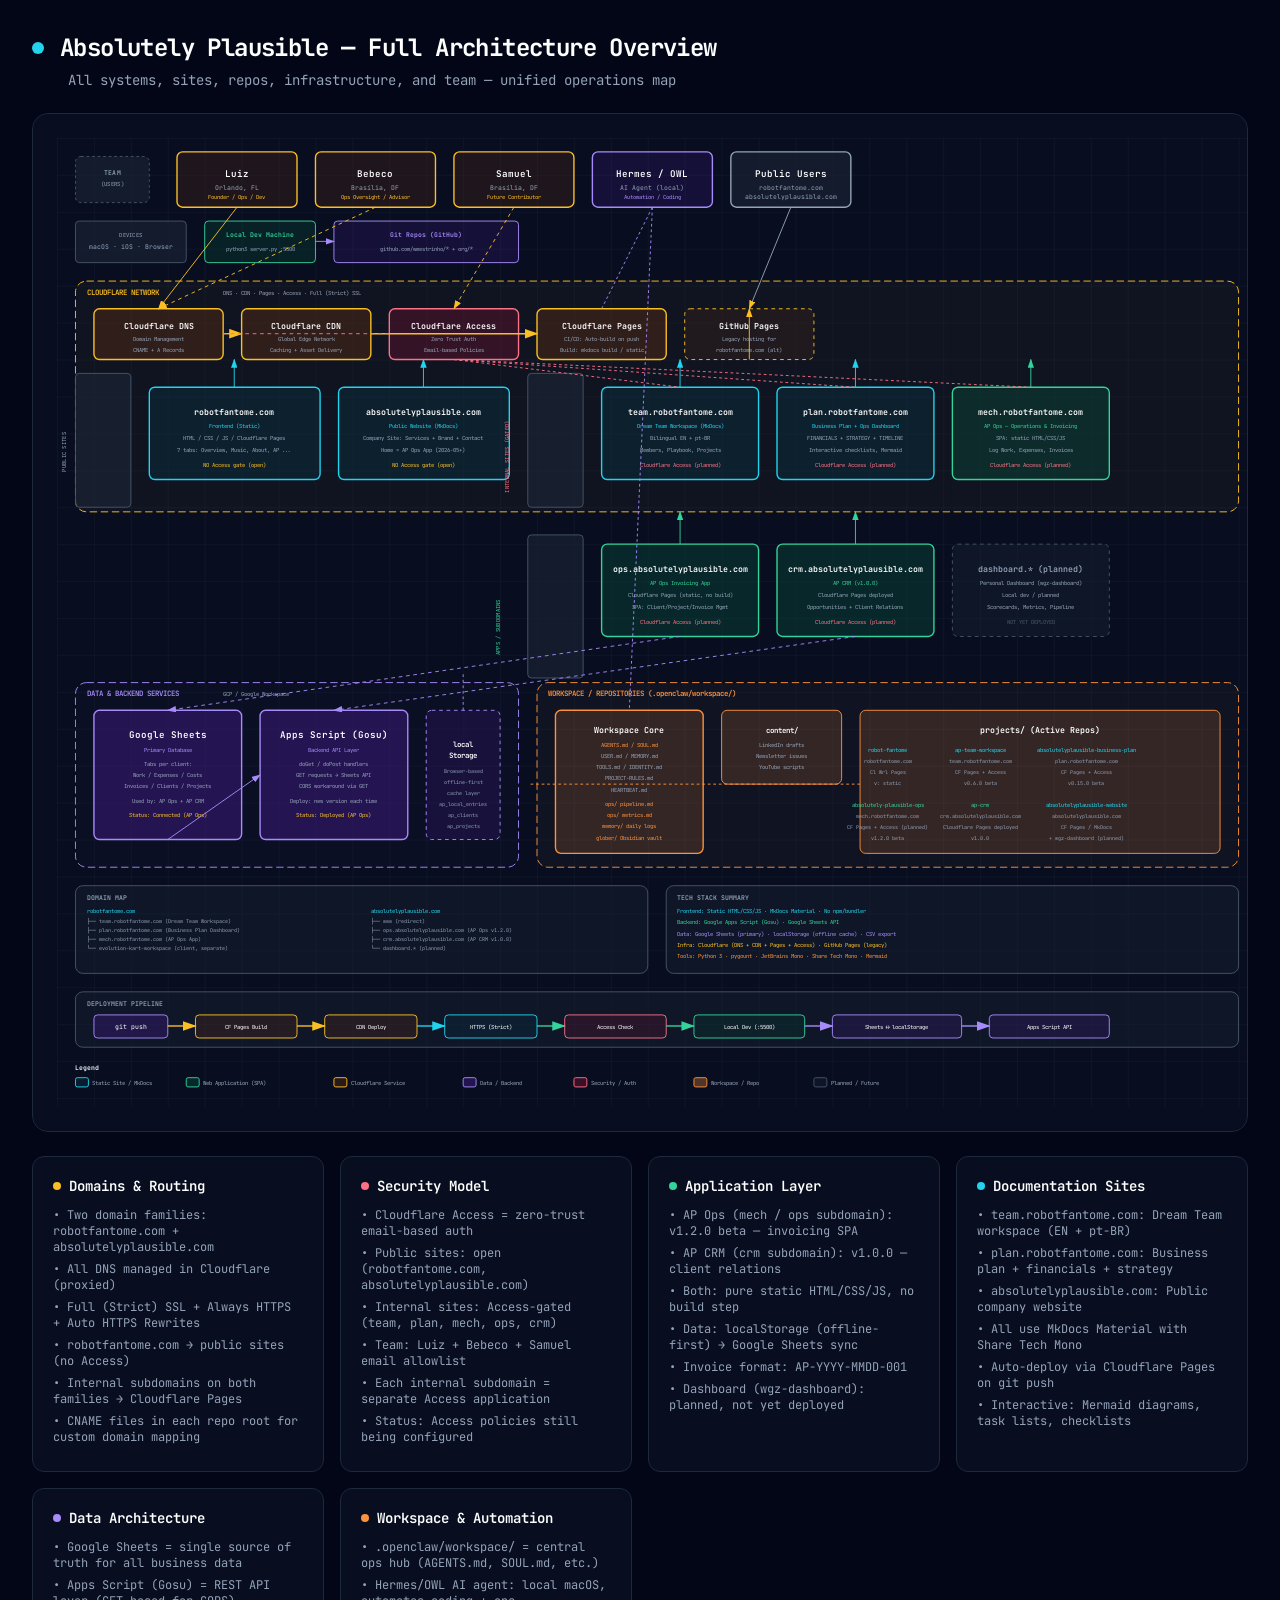
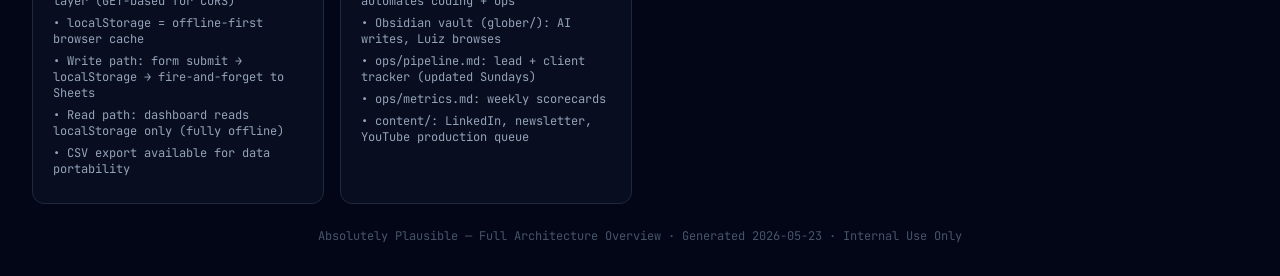
==== architecture-overview.html @ 3bcc52f7 "feat: add architecture overview diagram" ====
<!DOCTYPE html>
<html lang="en">
<head>
  <meta charset="UTF-8">
  <meta name="viewport" content="width=device-width, initial-scale=1.0">
  <title>Absolutely Plausible — Full Architecture Overview</title>
  <link href="https://fonts.googleapis.com/css2?family=JetBrains+Mono:wght@400;500;600;700&display=swap" rel="stylesheet">
  <style>
    * { margin: 0; padding: 0; box-sizing: border-box; }
    body {
      font-family: 'JetBrains Mono', monospace;
      background: #020617;
      min-height: 100vh;
      padding: 2rem;
      color: white;
    }
    .container { max-width: 1400px; margin: 0 auto; }
    .header { margin-bottom: 1.5rem; }
    .header-row { display: flex; align-items: center; gap: 1rem; margin-bottom: 0.5rem; }
    .pulse-dot {
      width: 12px; height: 12px; background: #22d3ee; border-radius: 50%;
      animation: pulse 2s infinite;
    }
    @keyframes pulse {
      0%, 100% { opacity: 1; }
      50% { opacity: 0.5; }
    }
    h1 { font-size: 1.5rem; font-weight: 700; letter-spacing: -0.025em; }
    .subtitle { color: #94a3b8; font-size: 0.875rem; margin-left: 2.25rem; }
    .diagram-container {
      background: rgba(15, 23, 42, 0.5);
      border-radius: 1rem; border: 1px solid #1e293b;
      padding: 1.5rem; overflow-x: auto;
    }
    svg { width: 100%; min-width: 1200px; display: block; }
    .cards {
      display: grid; grid-template-columns: repeat(auto-fit, minmax(260px, 1fr));
      gap: 1rem; margin-top: 1.5rem;
    }
    .card {
      background: rgba(15, 23, 42, 0.5);
      border-radius: 0.75rem; border: 1px solid #1e293b; padding: 1.25rem;
    }
    .card-header { display: flex; align-items: center; gap: 0.5rem; margin-bottom: 0.75rem; }
    .card-dot { width: 8px; height: 8px; border-radius: 50%; }
    .card-dot.cyan { background: #22d3ee; }
    .card-dot.emerald { background: #34d399; }
    .card-dot.violet { background: #a78bfa; }
    .card-dot.amber { background: #fbbf24; }
    .card-dot.rose { background: #fb7185; }
    .card-dot.orange { background: #fb923c; }
    .card h3 { font-size: 0.875rem; font-weight: 600; }
    .card ul { list-style: none; color: #94a3b8; font-size: 0.75rem; }
    .card li { margin-bottom: 0.375rem; }
    .footer { text-align: center; margin-top: 1.5rem; color: #475569; font-size: 0.75rem; }
    .section-label {
      font-size: 0.7rem; font-weight: 600; letter-spacing: 0.05em;
    }
  </style>
</head>
<body>
  <div class="container">
    <!-- Header -->
    <div class="header">
      <div class="header-row">
        <div class="pulse-dot"></div>
        <h1>Absolutely Plausible — Full Architecture Overview</h1>
      </div>
      <p class="subtitle">All systems, sites, repos, infrastructure, and team — unified operations map</p>
    </div>

    <!-- Main Diagram -->
    <div class="diagram-container">
      <svg viewBox="0 0 1300 1050">
        <!-- ========== DEFS ========== -->
        <defs>
          <marker id="arrowhead" markerWidth="10" markerHeight="7" refX="9" refY="3.5" orient="auto">
            <polygon points="0 0, 10 3.5, 0 7" fill="#64748b" />
          </marker>
          <marker id="arrow-cyan" markerWidth="10" markerHeight="7" refX="9" refY="3.5" orient="auto">
            <polygon points="0 0, 10 3.5, 0 7" fill="#22d3ee" />
          </marker>
          <marker id="arrow-emerald" markerWidth="10" markerHeight="7" refX="9" refY="3.5" orient="auto">
            <polygon points="0 0, 10 3.5, 0 7" fill="#34d399" />
          </marker>
          <marker id="arrow-violet" markerWidth="10" markerHeight="7" refX="9" refY="3.5" orient="auto">
            <polygon points="0 0, 10 3.5, 0 7" fill="#a78bfa" />
          </marker>
          <marker id="arrow-amber" markerWidth="10" markerHeight="7" refX="9" refY="3.5" orient="auto">
            <polygon points="0 0, 10 3.5, 0 7" fill="#fbbf24" />
          </marker>
          <marker id="arrow-rose" markerWidth="10" markerHeight="7" refX="9" refY="3.5" orient="auto">
            <polygon points="0 0, 10 3.5, 0 7" fill="#fb7185" />
          </marker>
          <marker id="arrow-orange" markerWidth="10" markerHeight="7" refX="9" refY="3.5" orient="auto">
            <polygon points="0 0, 10 3.5, 0 7" fill="#fb923c" />
          </marker>
          <pattern id="grid" width="40" height="40" patternUnits="userSpaceOnUse">
            <path d="M 40 0 L 0 0 0 40" fill="none" stroke="#1e293b" stroke-width="0.5"/>
          </pattern>
        </defs>

        <!-- Background Grid -->
        <rect width="100%" height="100%" fill="url(#grid)" />

        <!-- ============================================================ -->
        <!-- ROW 0: TEAM / USERS                                          -->
        <!-- ============================================================ -->
        <!-- Team Label -->
        <rect x="20" y="20" width="80" height="50" rx="6" fill="rgba(30,41,59,0.5)" stroke="#475569" stroke-width="1" stroke-dasharray="3,3"/>
        <text x="60" y="40" fill="#94a3b8" font-size="7" font-weight="600" text-anchor="middle" letter-spacing="0.05em">TEAM</text>
        <text x="60" y="52" fill="#94a3b8" font-size="6" text-anchor="middle" letter-spacing="0.05em">(USERS)</text>

        <!-- Luiz (Orlando) -->
        <rect x="130" y="15" width="130" height="60" rx="6" fill="rgba(120,53,15,0.2)" stroke="#fbbf24" stroke-width="1.5"/>
        <text x="195" y="42" fill="white" font-size="10" font-weight="600" text-anchor="middle">Luiz</text>
        <text x="195" y="56" fill="#94a3b8" font-size="7" text-anchor="middle">Orlando, FL</text>
        <text x="195" y="66" fill="#fbbf24" font-size="6" text-anchor="middle">Founder / Ops / Dev</text>

        <!-- Bebeco (Brasilia) -->
        <rect x="280" y="15" width="130" height="60" rx="6" fill="rgba(120,53,15,0.2)" stroke="#fbbf24" stroke-width="1.5"/>
        <text x="345" y="42" fill="white" font-size="10" font-weight="600" text-anchor="middle">Bebeco</text>
        <text x="345" y="56" fill="#94a3b8" font-size="7" text-anchor="middle">Brasília, DF</text>
        <text x="345" y="66" fill="#fbbf24" font-size="6" text-anchor="middle">Ops Oversight / Advisor</text>

        <!-- Samuel (Brasilia) -->
        <rect x="430" y="15" width="130" height="60" rx="6" fill="rgba(120,53,15,0.2)" stroke="#fbbf24" stroke-width="1.5"/>
        <text x="495" y="42" fill="white" font-size="10" font-weight="600" text-anchor="middle">Samuel</text>
        <text x="495" y="56" fill="#94a3b8" font-size="7" text-anchor="middle">Brasília, DF</text>
        <text x="495" y="66" fill="#fbbf24" font-size="6" text-anchor="middle">Future Contributor</text>

        <!-- Hermes Agent (AI) -->
        <rect x="580" y="15" width="130" height="60" rx="6" fill="rgba(76,29,149,0.2)" stroke="#a78bfa" stroke-width="1.5"/>
        <text x="645" y="42" fill="white" font-size="10" font-weight="600" text-anchor="middle">Hermes / OWL</text>
        <text x="645" y="56" fill="#94a3b8" font-size="7" text-anchor="middle">AI Agent (local)</text>
        <text x="645" y="66" fill="#a78bfa" font-size="6" text-anchor="middle">Automation / Coding</text>

        <!-- Public Users -->
        <rect x="730" y="15" width="130" height="60" rx="6" fill="rgba(30,41,59,0.5)" stroke="#94a3b8" stroke-width="1.5"/>
        <text x="795" y="42" fill="white" font-size="10" font-weight="600" text-anchor="middle">Public Users</text>
        <text x="795" y="56" fill="#94a3b8" font-size="7" text-anchor="middle">robotfantome.com</text>
        <text x="795" y="66" fill="#94a3b8" font-size="7" text-anchor="middle">absolutelyplausible.com</text>

        <!-- Devices -->
        <rect x="20" y="90" width="120" height="45" rx="4" fill="rgba(30,41,59,0.5)" stroke="#475569" stroke-width="1"/>
        <text x="80" y="107" fill="#94a3b8" font-size="6" letter-spacing="0.05em" text-anchor="middle">DEVICES</text>
        <text x="80" y="120" fill="#94a3b8" font-size="7" text-anchor="middle">macOS · iOS · Browser</text>

        <!-- Local Dev Machine -->
        <rect x="160" y="90" width="120" height="45" rx="4" fill="rgba(6,78,59,0.3)" stroke="#34d399" stroke-width="1"/>
        <text x="220" y="107" fill="#34d399" font-size="7" text-anchor="middle" font-weight="600">Local Dev Machine</text>
        <text x="220" y="122" fill="#94a3b8" font-size="6" text-anchor="middle">python3 server.py :5500</text>

        <!-- Git Repos -->
        <rect x="300" y="90" width="200" height="45" rx="4" fill="rgba(76,29,149,0.2)" stroke="#a78bfa" stroke-width="1"/>
        <text x="400" y="107" fill="#a78bfa" font-size="7" text-anchor="middle" font-weight="600">Git Repos (GitHub)</text>
        <text x="400" y="122" fill="#94a3b8" font-size="6" text-anchor="middle">github.com/wmestrinho/* + org/*</text>

        <!-- ============================================================ -->
        <!-- CLOUDFLARE NETWORK REGION                                    -->
        <!-- ============================================================ -->
        <rect x="20" y="155" width="1260" height="250" rx="12" fill="rgba(251,191,36,0.03)" stroke="#fbbf24" stroke-width="1" stroke-dasharray="8,4"/>
        <text x="32" y="170" fill="#fbbf24" font-size="8" font-weight="600">CLOUDFLARE NETWORK</text>
        <text x="180" y="170" fill="#94a3b8" font-size="6">DNS · CDN · Pages · Access · Full (Strict) SSL</text>

        <!-- Cloudflare DNS -->
        <rect x="40" y="185" width="140" height="55" rx="6" fill="rgba(120,53,15,0.3)" stroke="#fbbf24" stroke-width="1.5"/>
        <text x="110" y="207" fill="white" font-size="9" font-weight="600" text-anchor="middle">Cloudflare DNS</text>
        <text x="110" y="220" fill="#94a3b8" font-size="6" text-anchor="middle">Domain Management</text>
        <text x="110" y="232" fill="#94a3b8" font-size="6" text-anchor="middle">CNAME + A Records</text>

        <!-- Cloudflare CDN -->
        <rect x="200" y="185" width="140" height="55" rx="6" fill="rgba(120,53,15,0.3)" stroke="#fbbf24" stroke-width="1.5"/>
        <text x="270" y="207" fill="white" font-size="9" font-weight="600" text-anchor="middle">Cloudflare CDN</text>
        <text x="270" y="220" fill="#94a3b8" font-size="6" text-anchor="middle">Global Edge Network</text>
        <text x="270" y="232" fill="#94a3b8" font-size="6" text-anchor="middle">Caching + Asset Delivery</text>

        <!-- Cloudflare Access -->
        <rect x="360" y="185" width="140" height="55" rx="6" fill="rgba(136,19,55,0.3)" stroke="#fb7185" stroke-width="1.5"/>
        <text x="430" y="207" fill="white" font-size="9" font-weight="600" text-anchor="middle">Cloudflare Access</text>
        <text x="430" y="220" fill="#94a3b8" font-size="6" text-anchor="middle">Zero Trust Auth</text>
        <text x="430" y="232" fill="#94a3b8" font-size="6" text-anchor="middle">Email-based Policies</text>

        <!-- Cloudflare Pages -->
        <rect x="520" y="185" width="140" height="55" rx="6" fill="rgba(120,53,15,0.3)" stroke="#fbbf24" stroke-width="1.5"/>
        <text x="590" y="207" fill="white" font-size="9" font-weight="600" text-anchor="middle">Cloudflare Pages</text>
        <text x="590" y="220" fill="#94a3b8" font-size="6" text-anchor="middle">CI/CD: Auto-build on push</text>
        <text x="590" y="232" fill="#94a3b8" font-size="6" text-anchor="middle">Build: mkdocs build / static</text>

        <!-- GitHub Pages -->
        <rect x="680" y="185" width="140" height="55" rx="6" fill="rgba(120,53,15,0.15)" stroke="#fbbf24" stroke-width="1" stroke-dasharray="4,4"/>
        <text x="750" y="207" fill="white" font-size="9" font-weight="600" text-anchor="middle">GitHub Pages</text>
        <text x="750" y="220" fill="#94a3b8" font-size="6" text-anchor="middle">Legacy hosting for</text>
        <text x="750" y="232" fill="#94a3b8" font-size="6" text-anchor="middle">robotfantome.com (alt)</text>

        <!-- ============================================================ -->
        <!-- PUBLIC SITES ROW                                             -->
        <!-- ============================================================ -->
        <rect x="20" y="255" width="60" height="145" rx="4" fill="rgba(30,41,59,0.5)" stroke="#475569" stroke-width="1"/>
        <text x="50" y="300" fill="#94a3b8" font-size="6" letter-spacing="0.05em" text-anchor="middle" transform="rotate(-90, 50, 340)">PUBLIC SITES</text>

        <!-- robotfantome.com -->
        <rect x="100" y="270" width="185" height="100" rx="6" fill="rgba(8,51,68,0.4)" stroke="#22d3ee" stroke-width="1.5"/>
        <text x="192" y="300" fill="white" font-size="9" font-weight="600" text-anchor="middle">robotfantome.com</text>
        <text x="192" y="314" fill="#22d3ee" font-size="6" text-anchor="middle">Frontend (Static)</text>
        <text x="192" y="327" fill="#94a3b8" font-size="6" text-anchor="middle">HTML / CSS / JS / Cloudflare Pages</text>
        <text x="192" y="340" fill="#94a3b8" font-size="6" text-anchor="middle">7 tabs: Overview, Music, About, AP ...</text>
        <text x="192" y="356" fill="#fbbf24" font-size="6" text-anchor="middle">NO Access gate (open)</text>

        <!-- absolutelyplausible.com -->
        <rect x="305" y="270" width="185" height="100" rx="6" fill="rgba(8,51,68,0.4)" stroke="#22d3ee" stroke-width="1.5"/>
        <text x="397" y="300" fill="white" font-size="9" font-weight="600" text-anchor="middle">absolutelyplausible.com</text>
        <text x="397" y="314" fill="#22d3ee" font-size="6" text-anchor="middle">Public Website (MkDocs)</text>
        <text x="397" y="327" fill="#94a3b8" font-size="6" text-anchor="middle">Company Site: Services + Brand + Contact</text>
        <text x="397" y="340" fill="#94a3b8" font-size="6" text-anchor="middle">Home = AP Ops App (2026-05+)</text>
        <text x="397" y="356" fill="#fbbf24" font-size="6" text-anchor="middle">NO Access gate (open)</text>

        <!-- ============================================================ -->
        <!-- INTERNAL SITES ROW                                           -->
        <!-- ============================================================ -->
        <rect x="510" y="255" width="60" height="145" rx="4" fill="rgba(30,41,59,0.5)" stroke="#475569" stroke-width="1"/>
        <text x="540" y="295" fill="#fb7185" font-size="6" letter-spacing="0.05em" text-anchor="middle" transform="rotate(-90, 540, 345)">INTERNAL SITES (GATED)</text>

        <!-- team.robotfantome.com -->
        <rect x="590" y="270" width="170" height="100" rx="6" fill="rgba(8,51,68,0.4)" stroke="#22d3ee" stroke-width="1.5"/>
        <text x="675" y="300" fill="white" font-size="9" font-weight="600" text-anchor="middle">team.robotfantome.com</text>
        <text x="675" y="314" fill="#22d3ee" font-size="6" text-anchor="middle">Dream Team Workspace (MkDocs)</text>
        <text x="675" y="327" fill="#94a3b8" font-size="6" text-anchor="middle">Bilingual EN + pt-BR</text>
        <text x="675" y="340" fill="#94a3b8" font-size="6" text-anchor="middle">Members, Playbook, Projects</text>
        <text x="675" y="356" fill="#fb7185" font-size="6" text-anchor="middle">Cloudflare Access (planned)</text>

        <!-- plan.robotfantome.com -->
        <rect x="780" y="270" width="170" height="100" rx="6" fill="rgba(8,51,68,0.4)" stroke="#22d3ee" stroke-width="1.5"/>
        <text x="865" y="300" fill="white" font-size="9" font-weight="600" text-anchor="middle">plan.robotfantome.com</text>
        <text x="865" y="314" fill="#22d3ee" font-size="6" text-anchor="middle">Business Plan + Ops Dashboard</text>
        <text x="865" y="327" fill="#94a3b8" font-size="6" text-anchor="middle">FINANCIALS + STRATEGY + TIMELINE</text>
        <text x="865" y="340" fill="#94a3b8" font-size="6" text-anchor="middle">Interactive checklists, Mermaid</text>
        <text x="865" y="356" fill="#fb7185" font-size="6" text-anchor="middle">Cloudflare Access (planned)</text>

        <!-- mech.robotfantome.com -->
        <rect x="970" y="270" width="170" height="100" rx="6" fill="rgba(6,78,59,0.4)" stroke="#34d399" stroke-width="1.5"/>
        <text x="1055" y="300" fill="white" font-size="9" font-weight="600" text-anchor="middle">mech.robotfantome.com</text>
        <text x="1055" y="314" fill="#34d399" font-size="6" text-anchor="middle">AP Ops — Operations & Invoicing</text>
        <text x="1055" y="327" fill="#94a3b8" font-size="6" text-anchor="middle">SPA: static HTML/CSS/JS</text>
        <text x="1055" y="340" fill="#94a3b8" font-size="6" text-anchor="middle">Log Work, Expenses, Invoices</text>
        <text x="1055" y="356" fill="#fb7185" font-size="6" text-anchor="middle">Cloudflare Access (planned)</text>

        <!-- ============================================================ -->
        <!-- APPS ROW                                                     -->
        <!-- ============================================================ -->
        <rect x="510" y="430" width="60" height="155" rx="4" fill="rgba(30,41,59,0.5)" stroke="#475569" stroke-width="1"/>
        <text x="540" y="470" fill="#34d399" font-size="6" letter-spacing="0.05em" text-anchor="middle" transform="rotate(-90, 540, 530)">APPS / SUBDOMAINS</text>

        <!-- ops.absolutelyplausible.com -->
        <rect x="590" y="440" width="170" height="100" rx="6" fill="rgba(6,78,59,0.4)" stroke="#34d399" stroke-width="1.5"/>
        <text x="675" y="470" fill="white" font-size="9" font-weight="600" text-anchor="middle">ops.absolutelyplausible.com</text>
        <text x="675" y="484" fill="#34d399" font-size="6" text-anchor="middle">AP Ops Invoicing App</text>
        <text x="675" y="497" fill="#94a3b8" font-size="6" text-anchor="middle">Cloudflare Pages (static, no build)</text>
        <text x="675" y="510" fill="#94a3b8" font-size="6" text-anchor="middle">SPA: Client/Project/Invoice Mgmt</text>
        <text x="675" y="526" fill="#fb7185" font-size="6" text-anchor="middle">Cloudflare Access (planned)</text>

        <!-- crm.absolutelyplausible.com -->
        <rect x="780" y="440" width="170" height="100" rx="6" fill="rgba(6,78,59,0.4)" stroke="#34d399" stroke-width="1.5"/>
        <text x="865" y="470" fill="white" font-size="9" font-weight="600" text-anchor="middle">crm.absolutelyplausible.com</text>
        <text x="865" y="484" fill="#34d399" font-size="6" text-anchor="middle">AP CRM (v1.0.0)</text>
        <text x="865" y="497" fill="#94a3b8" font-size="6" text-anchor="middle">Cloudflare Pages deployed</text>
        <text x="865" y="510" fill="#94a3b8" font-size="6" text-anchor="middle">Opportunities + Client Relations</text>
        <text x="865" y="526" fill="#fb7185" font-size="6" text-anchor="middle">Cloudflare Access (planned)</text>

        <!-- wgz-dashboard (planned) -->
        <rect x="970" y="440" width="170" height="100" rx="6" fill="rgba(30,41,59,0.3)" stroke="#475569" stroke-width="1" stroke-dasharray="4,4"/>
        <text x="1055" y="470" fill="#94a3b8" font-size="9" font-weight="600" text-anchor="middle">dashboard.* (planned)</text>
        <text x="1055" y="484" fill="#94a3b8" font-size="6" text-anchor="middle">Personal Dashboard (wgz-dashboard)</text>
        <text x="1055" y="497" fill="#94a3b8" font-size="6" text-anchor="middle">Local dev / planned</text>
        <text x="1055" y="510" fill="#94a3b8" font-size="6" text-anchor="middle">Scorecards, Metrics, Pipeline</text>
        <text x="1055" y="526" fill="#475569" font-size="6" text-anchor="middle">NOT YET DEPLOYED</text>

        <!-- ============================================================ -->
        <!-- DATA / BACKEND REGION                                        -->
        <!-- ============================================================ -->
        <rect x="20" y="590" width="480" height="200" rx="12" fill="rgba(76,29,149,0.03)" stroke="#a78bfa" stroke-width="1" stroke-dasharray="8,4"/>
        <text x="32" y="605" fill="#a78bfa" font-size="8" font-weight="600">DATA & BACKEND SERVICES</text>
        <text x="180" y="605" fill="#94a3b8" font-size="6">GCP / Google Workspace</text>

        <!-- Google Sheets -->
        <rect x="40" y="620" width="160" height="140" rx="6" fill="rgba(76,29,149,0.4)" stroke="#a78bfa" stroke-width="1.5"/>
        <text x="120" y="650" fill="white" font-size="10" font-weight="600" text-anchor="middle">Google Sheets</text>
        <text x="120" y="665" fill="#a78bfa" font-size="6" text-anchor="middle">Primary Database</text>
        <text x="120" y="680" fill="#94a3b8" font-size="6" text-anchor="middle">Tabs per client:</text>
        <text x="120" y="692" fill="#94a3b8" font-size="6" text-anchor="middle">Work / Expenses / Costs</text>
        <text x="120" y="704" fill="#94a3b8" font-size="6" text-anchor="middle">Invoices / Clients / Projects</text>
        <text x="120" y="720" fill="#94a3b8" font-size="6" text-anchor="middle">Used by: AP Ops + AP CRM</text>
        <text x="120" y="736" fill="#fbbf24" font-size="6" text-anchor="middle">Status: Connected (AP Ops)</text>

        <!-- Google Apps Script -->
        <rect x="220" y="620" width="160" height="140" rx="6" fill="rgba(76,29,149,0.4)" stroke="#a78bfa" stroke-width="1.5"/>
        <text x="300" y="650" fill="white" font-size="10" font-weight="600" text-anchor="middle">Apps Script (Gosu)</text>
        <text x="300" y="665" fill="#a78bfa" font-size="6" text-anchor="middle">Backend API Layer</text>
        <text x="300" y="680" fill="#94a3b8" font-size="6" text-anchor="middle">doGet / doPost handlers</text>
        <text x="300" y="692" fill="#94a3b8" font-size="6" text-anchor="middle">GET requests → Sheets API</text>
        <text x="300" y="704" fill="#94a3b8" font-size="6" text-anchor="middle">CORS workaround via GET</text>
        <text x="300" y="720" fill="#94a3b8" font-size="6" text-anchor="middle">Deploy: new version each time</text>
        <text x="300" y="736" fill="#fbbf24" font-size="6" text-anchor="middle">Status: Deployed (AP Ops)</text>

        <!-- localStorage -->
        <rect x="400" y="620" width="80" height="140" rx="6" fill="rgba(76,29,149,0.2)" stroke="#a78bfa" stroke-width="1" stroke-dasharray="4,4"/>
        <text x="440" y="660" fill="white" font-size="8" font-weight="600" text-anchor="middle">local</text>
        <text x="440" y="672" fill="white" font-size="8" font-weight="600" text-anchor="middle">Storage</text>
        <text x="440" y="688" fill="#94a3b8" font-size="5.5" text-anchor="middle">Browser-based</text>
        <text x="440" y="700" fill="#94a3b8" font-size="5.5" text-anchor="middle">offline-first</text>
        <text x="440" y="712" fill="#94a3b8" font-size="5.5" text-anchor="middle">cache layer</text>
        <text x="440" y="724" fill="#94a3b8" font-size="5.5" text-anchor="middle">ap_local_entries</text>
        <text x="440" y="736" fill="#94a3b8" font-size="5.5" text-anchor="middle">ap_clients</text>
        <text x="440" y="748" fill="#94a3b8" font-size="5.5" text-anchor="middle">ap_projects</text>

        <!-- ============================================================ -->
        <!-- WORKSPACE / REPOS REGION                                     -->
        <!-- ============================================================ -->
        <rect x="520" y="590" width="760" height="200" rx="12" fill="rgba(251,146,60,0.03)" stroke="#fb923c" stroke-width="1" stroke-dasharray="8,4"/>
        <text x="532" y="605" fill="#fb923c" font-size="8" font-weight="600">WORKSPACE / REPOSITORIES (.openclaw/workspace/)</text>

        <!-- Workspace Core -->
        <rect x="540" y="620" width="160" height="155" rx="6" fill="rgba(251,146,60,0.15)" stroke="#fb923c" stroke-width="1.5"/>
        <text x="620" y="645" fill="white" font-size="9" font-weight="600" text-anchor="middle">Workspace Core</text>
        <text x="620" y="660" fill="#fb923c" font-size="6" text-anchor="middle">AGENTS.md / SOUL.md</text>
        <text x="620" y="672" fill="#94a3b8" font-size="6" text-anchor="middle">USER.md / MEMORY.md</text>
        <text x="620" y="684" fill="#94a3b8" font-size="6" text-anchor="middle">TOOLS.md / IDENTITY.md</text>
        <text x="620" y="696" fill="#94a3b8" font-size="6" text-anchor="middle">PROJECT-RULES.md</text>
        <text x="620" y="708" fill="#94a3b8" font-size="6" text-anchor="middle">HEARTBEAT.md</text>
        <text x="620" y="724" fill="#fb923c" font-size="6" text-anchor="middle">ops/ pipeline.md</text>
        <text x="620" y="736" fill="#fb923c" font-size="6" text-anchor="middle">ops/ metrics.md</text>
        <text x="620" y="748" fill="#fb923c" font-size="6" text-anchor="middle">memory/ daily logs</text>
        <text x="620" y="760" fill="#fb923c" font-size="6" text-anchor="middle">glober/ Obsidian vault</text>

        <!-- content/ -->
        <rect x="720" y="620" width="130" height="80" rx="6" fill="rgba(251,146,60,0.15)" stroke="#fb923c" stroke-width="1"/>
        <text x="785" y="645" fill="white" font-size="8" font-weight="600" text-anchor="middle">content/</text>
        <text x="785" y="660" fill="#94a3b8" font-size="6" text-anchor="middle">LinkedIn drafts</text>
        <text x="785" y="672" fill="#94a3b8" font-size="6" text-anchor="middle">Newsletter issues</text>
        <text x="785" y="684" fill="#94a3b8" font-size="6" text-anchor="middle">YouTube scripts</text>

        <!-- projects/ -->
        <rect x="870" y="620" width="390" height="155" rx="6" fill="rgba(251,146,60,0.15)" stroke="#fb923c" stroke-width="1"/>
        <text x="1065" y="645" fill="white" font-size="9" font-weight="600" text-anchor="middle">projects/ (Active Repos)</text>
        <text x="900" y="665" fill="#22d3ee" font-size="6" text-anchor="middle">robot-fantome</text>
        <text x="900" y="677" fill="#94a3b8" font-size="5.5" text-anchor="middle">robotfantome.com</text>
        <text x="900" y="689" fill="#94a3b8" font-size="5.5" text-anchor="middle">Cl Wrl Pages</text>
        <text x="900" y="701" fill="#94a3b8" font-size="5.5" text-anchor="middle">v: static</text>

        <text x="1000" y="665" fill="#22d3ee" font-size="6" text-anchor="middle">ap-team-workspace</text>
        <text x="1000" y="677" fill="#94a3b8" font-size="5.5" text-anchor="middle">team.robotfantome.com</text>
        <text x="1000" y="689" fill="#94a3b8" font-size="5.5" text-anchor="middle">CF Pages + Access</text>
        <text x="1000" y="701" fill="#94a3b8" font-size="5.5" text-anchor="middle">v0.6.0 beta</text>

        <text x="1115" y="665" fill="#22d3ee" font-size="6" text-anchor="middle">absolutelyplausible-business-plan</text>
        <text x="1115" y="677" fill="#94a3b8" font-size="5.5" text-anchor="middle">plan.robotfantome.com</text>
        <text x="1115" y="689" fill="#94a3b8" font-size="5.5" text-anchor="middle">CF Pages + Access</text>
        <text x="1115" y="701" fill="#94a3b8" font-size="5.5" text-anchor="middle">v0.15.0 beta</text>

        <text x="900" y="725" fill="#34d399" font-size="6" text-anchor="middle">absolutely-plausible-ops</text>
        <text x="900" y="737" fill="#94a3b8" font-size="5.5" text-anchor="middle">mech.robotfantome.com</text>
        <text x="900" y="749" fill="#94a3b8" font-size="5.5" text-anchor="middle">CF Pages + Access (planned)</text>
        <text x="900" y="761" fill="#94a3b8" font-size="5.5" text-anchor="middle">v1.2.0 beta</text>

        <text x="1000" y="725" fill="#34d399" font-size="6" text-anchor="middle">ap-crm</text>
        <text x="1000" y="737" fill="#94a3b8" font-size="5.5" text-anchor="middle">crm.absolutelyplausible.com</text>
        <text x="1000" y="749" fill="#94a3b8" font-size="5.5" text-anchor="middle">Cloudflare Pages deployed</text>
        <text x="1000" y="761" fill="#94a3b8" font-size="5.5" text-anchor="middle">v1.0.0</text>

        <text x="1115" y="725" fill="#22d3ee" font-size="6" text-anchor="middle">absolutelyplausible-website</text>
        <text x="1115" y="737" fill="#94a3b8" font-size="5.5" text-anchor="middle">absolutelyplausible.com</text>
        <text x="1115" y="749" fill="#94a3b8" font-size="5.5" text-anchor="middle">CF Pages / MkDocs</text>
        <text x="1115" y="761" fill="#94a3b8" font-size="5.5" text-anchor="middle">+ wgz-dashboard (planned)</text>

        <!-- ============================================================ -->
        <!-- DOMAIN MAPS                                                  -->
        <!-- ============================================================ -->
        <rect x="20" y="810" width="620" height="95" rx="8" fill="rgba(30,41,59,0.3)" stroke="#475569" stroke-width="1"/>
        <text x="32" y="825" fill="#94a3b8" font-size="7" font-weight="600">DOMAIN MAP</text>
        <text x="32" y="840" fill="#22d3ee" font-size="6">robotfantome.com</text>
        <text x="32" y="850" fill="#94a3b8" font-size="5.5">├── team.robotfantome.com (Dream Team Workspace)</text>
        <text x="32" y="860" fill="#94a3b8" font-size="5.5">├── plan.robotfantome.com (Business Plan Dashboard)</text>
        <text x="32" y="870" fill="#94a3b8" font-size="5.5">├── mech.robotfantome.com (AP Ops App)</text>
        <text x="32" y="880" fill="#94a3b8" font-size="5.5">└── evolution-kart-workspace (client, separate)</text>
        <text x="340" y="840" fill="#22d3ee" font-size="6">absolutelyplausible.com</text>
        <text x="340" y="850" fill="#94a3b8" font-size="5.5">├── www (redirect)</text>
        <text x="340" y="860" fill="#94a3b8" font-size="5.5">├── ops.absolutelyplausible.com (AP Ops v1.2.0)</text>
        <text x="340" y="870" fill="#94a3b8" font-size="5.5">├── crm.absolutelyplausible.com (AP CRM v1.0.0)</text>
        <text x="340" y="880" fill="#94a3b8" font-size="5.5">└── dashboard.* (planned)</text>

        <!-- ============================================================ -->
        <!-- TECH STACK SUMMARY                                           -->
        <!-- ============================================================ -->
        <rect x="660" y="810" width="620" height="95" rx="8" fill="rgba(30,41,59,0.3)" stroke="#475569" stroke-width="1"/>
        <text x="672" y="825" fill="#94a3b8" font-size="7" font-weight="600">TECH STACK SUMMARY</text>
        <text x="672" y="840" fill="#22d3ee" font-size="6">Frontend: Static HTML/CSS/JS · MkDocs Material · No npm/bundler</text>
        <text x="672" y="852" fill="#34d399" font-size="6">Backend: Google Apps Script (Gosu) · Google Sheets API</text>
        <text x="672" y="864" fill="#a78bfa" font-size="6">Data: Google Sheets (primary) · localStorage (offline cache) · CSV export</text>
        <text x="672" y="876" fill="#fbbf24" font-size="6">Infra: Cloudflare (DNS + CDN + Pages + Access) · GitHub Pages (legacy)</text>
        <text x="672" y="888" fill="#fb923c" font-size="6">Tools: Python 3 · pygount · JetBrains Mono · Share Tech Mono · Mermaid</text>

        <!-- ============================================================ -->
        <!-- DEPLOYMENT PIPELINE                                          -->
        <!-- ============================================================ -->
        <rect x="20" y="925" width="1260" height="60" rx="8" fill="rgba(30,41,59,0.3)" stroke="#475569" stroke-width="1"/>
        <text x="32" y="940" fill="#94a3b8" font-size="7" font-weight="600">DEPLOYMENT PIPELINE</text>
        <!-- Code -->
        <rect x="40" y="950" width="80" height="25" rx="4" fill="rgba(76,29,149,0.3)" stroke="#a78bfa" stroke-width="1"/>
        <text x="80" y="965" fill="white" font-size="7" text-anchor="middle">git push</text>
        <!-- Arrow -->
        <line x1="120" y1="962" x2="150" y2="962" stroke="#fbbf24" stroke-width="1.5" marker-end="url(#arrow-amber)"/>
        <!-- CF Pages Build -->
        <rect x="150" y="950" width="110" height="25" rx="4" fill="rgba(120,53,15,0.2)" stroke="#fbbf24" stroke-width="1"/>
        <text x="205" y="965" fill="white" font-size="6" text-anchor="middle">CF Pages Build</text>
        <!-- Arrow -->
        <line x1="260" y1="962" x2="290" y2="962" stroke="#fbbf24" stroke-width="1.5" marker-end="url(#arrow-amber)"/>
        <!-- CDN Deploy -->
        <rect x="290" y="950" width="100" height="25" rx="4" fill="rgba(120,53,15,0.2)" stroke="#fbbf24" stroke-width="1"/>
        <text x="340" y="965" fill="white" font-size="6" text-anchor="middle">CDN Deploy</text>
        <!-- Arrow -->
        <line x1="390" y1="962" x2="420" y2="962" stroke="#22d3ee" stroke-width="1.5" marker-end="url(#arrow-cyan)"/>
        <!-- HTTPS -->
        <rect x="420" y="950" width="100" height="25" rx="4" fill="rgba(8,51,68,0.3)" stroke="#22d3ee" stroke-width="1"/>
        <text x="470" y="965" fill="white" font-size="6" text-anchor="middle">HTTPS (Strict)</text>
        <!-- Arrow -->
        <line x1="520" y1="962" x2="550" y2="962" stroke="#34d399" stroke-width="1.5" marker-end="url(#arrow-emerald)"/>
        <!-- Access Check -->
        <rect x="550" y="950" width="110" height="25" rx="4" fill="rgba(136,19,55,0.2)" stroke="#fb7185" stroke-width="1"/>
        <text x="605" y="965" fill="white" font-size="6" text-anchor="middle">Access Check</text>
        <!-- Arrow -->
        <line x1="660" y1="962" x2="690" y2="962" stroke="#34d399" stroke-width="1.5" marker-end="url(#arrow-emerald)"/>
        <!-- Local Dev -->
        <rect x="690" y="950" width="120" height="25" rx="4" fill="rgba(6,78,59,0.2)" stroke="#34d399" stroke-width="1"/>
        <text x="750" y="965" fill="white" font-size="6" text-anchor="middle">Local Dev (:5500)</text>
        <!-- Arrow -->
        <line x1="810" y1="962" x2="840" y2="962" stroke="#a78bfa" stroke-width="1.5" marker-end="url(#arrow-violet)"/>
        <!-- Sync -->
        <rect x="840" y="950" width="140" height="25" rx="4" fill="rgba(76,29,149,0.2)" stroke="#a78bfa" stroke-width="1"/>
        <text x="910" y="965" fill="white" font-size="6" text-anchor="middle">Sheets ↔ localStorage</text>
        <!-- Apps Script -->
        <line x1="980" y1="962" x2="1010" y2="962" stroke="#a78bfa" stroke-width="1.5" marker-end="url(#arrow-violet)"/>
        <rect x="1010" y="950" width="130" height="25" rx="4" fill="rgba(76,29,149,0.2)" stroke="#a78bfa" stroke-width="1"/>
        <text x="1075" y="965" fill="white" font-size="6" text-anchor="middle">Apps Script API</text>

        <!-- ========== ARROWS ========== -->

        <!-- Team → DNS -->
        <line x1="345" y1="75" x2="110" y2="185" stroke="#fbbf24" stroke-width="1" marker-end="url(#arrow-amber)" stroke-dasharray="4,4"/>
        <line x1="195" y1="75" x2="110" y2="185" stroke="#fbbf24" stroke-width="1" marker-end="url(#arrow-amber)"/>
        <line x1="495" y1="75" x2="430" y2="185" stroke="#fbbf24" stroke-width="1" marker-end="url(#arrow-amber)" stroke-dasharray="4,4"/>
        <line x1="645" y1="75" x2="590" y2="185" stroke="#a78bfa" stroke-width="1" stroke-dasharray="3,3"/>
        <line x1="795" y1="75" x2="750" y2="185" stroke="#94a3b8" stroke-width="1" marker-end="url(#arrow-amber)"/>

        <!-- Dev Machine → Repos -->
        <line x1="280" y1="112" x2="300" y2="112" stroke="#a78bfa" stroke-width="1" marker-end="url(#arrow-violet)"/>

        <!-- DNS → CDN -->
        <line x1="180" y1="212" x2="200" y2="212" stroke="#fbbf24" stroke-width="1.5" marker-end="url(#arrow-amber)"/>
        <!-- CDN → Pages -->
        <line x1="340" y1="212" x2="520" y2="212" stroke="#fbbf24" stroke-width="1.5" marker-end="url(#arrow-amber)"/>
        <!-- DNS → Access -->
        <line x1="180" y1="212" x2="360" y2="212" stroke="#fb7185" stroke-width="1" stroke-dasharray="4,4"/>

        <!-- Pages → Public Sites -->
        <line x1="397" y1="270" x2="397" y2="240" stroke="#22d3ee" stroke-width="1" marker-end="url(#arrow-cyan)"/>
        <line x1="192" y1="270" x2="192" y2="240" stroke="#22d3ee" stroke-width="1" marker-end="url(#arrow-cyan)"/>
        <line x1="750" y1="240" x2="750" y2="185" stroke="#fbbf24" stroke-width="1" marker-end="url(#arrow-amber)"/>

        <!-- Pages → Internal Sites -->
        <line x1="675" y1="270" x2="675" y2="240" stroke="#22d3ee" stroke-width="1" marker-end="url(#arrow-cyan)"/>
        <line x1="865" y1="270" x2="865" y2="240" stroke="#22d3ee" stroke-width="1" marker-end="url(#arrow-cyan)"/>
        <line x1="1055" y1="270" x2="1055" y2="240" stroke="#34d399" stroke-width="1" marker-end="url(#arrow-emerald)"/>

        <!-- Apps → Internal -->
        <line x1="675" y1="440" x2="675" y2="405" stroke="#34d399" stroke-width="1" marker-end="url(#arrow-emerald)"/>
        <line x1="865" y1="440" x2="865" y2="405" stroke="#34d399" stroke-width="1" marker-end="url(#arrow-emerald)"/>

        <!-- Apps → Data -->
        <line x1="675" y1="540" x2="120" y2="620" stroke="#a78bfa" stroke-width="1" marker-end="url(#arrow-violet)" stroke-dasharray="4,4"/>
        <line x1="865" y1="540" x2="300" y2="620" stroke="#a78bfa" stroke-width="1" marker-end="url(#arrow-violet)" stroke-dasharray="4,4"/>

        <!-- Backend → Apps Script -->
        <line x1="120" y1="760" x2="220" y2="690" stroke="#a78bfa" stroke-width="1" marker-end="url(#arrow-violet)"/>

        <!-- localStorage → Apps -->
        <line x1="440" y1="620" x2="440" y2="580" stroke="#a78bfa" stroke-width="1" stroke-dasharray="3,3"/>

        <!-- Hermes → Workspace -->
        <line x1="645" y1="75" x2="620" y2="620" stroke="#a78bfa" stroke-width="1" stroke-dasharray="3,3"/>

        <!-- Workspace → Repos (implicit) -->
        <line x1="870" y1="700" x2="510" y2="700" stroke="#fb923c" stroke-width="1" stroke-dasharray="3,3"/>

        <!-- Access → Internal Sites -->
        <line x1="430" y1="240" x2="675" y2="270" stroke="#fb7185" stroke-width="1" stroke-dasharray="3,3"/>
        <line x1="430" y1="240" x2="865" y2="270" stroke="#fb7185" stroke-width="1" stroke-dasharray="3,3"/>
        <line x1="430" y1="240" x2="1055" y2="270" stroke="#fb7185" stroke-width="1" stroke-dasharray="3,3"/>

        <!-- ========== LEGEND ========== -->
        <text x="20" y="1010" fill="white" font-size="7" font-weight="600">Legend</text>
        <rect x="20" y="1018" width="14" height="10" rx="2" fill="rgba(8,51,68,0.4)" stroke="#22d3ee" stroke-width="1"/>
        <text x="38" y="1026" fill="#94a3b8" font-size="6">Static Site / MkDocs</text>
        <rect x="140" y="1018" width="14" height="10" rx="2" fill="rgba(6,78,59,0.4)" stroke="#34d399" stroke-width="1"/>
        <text x="158" y="1026" fill="#94a3b8" font-size="6">Web Application (SPA)</text>
        <rect x="300" y="1018" width="14" height="10" rx="2" fill="rgba(120,53,15,0.3)" stroke="#fbbf24" stroke-width="1"/>
        <text x="318" y="1026" fill="#94a3b8" font-size="6">Cloudflare Service</text>
        <rect x="440" y="1018" width="14" height="10" rx="2" fill="rgba(76,29,149,0.4)" stroke="#a78bfa" stroke-width="1"/>
        <text x="458" y="1026" fill="#94a3b8" font-size="6">Data / Backend</text>
        <rect x="560" y="1018" width="14" height="10" rx="2" fill="rgba(136,19,55,0.4)" stroke="#fb7185" stroke-width="1"/>
        <text x="578" y="1026" fill="#94a3b8" font-size="6">Security / Auth</text>
        <rect x="690" y="1018" width="14" height="10" rx="2" fill="rgba(251,146,60,0.3)" stroke="#fb923c" stroke-width="1"/>
        <text x="708" y="1026" fill="#94a3b8" font-size="6">Workspace / Repo</text>
        <rect x="820" y="1018" width="14" height="10" rx="2" fill="rgba(30,41,59,0.3)" stroke="#475569" stroke-width="1"/>
        <text x="838" y="1026" fill="#94a3b8" font-size="6">Planned / Future</text>
      </svg>
    </div>

    <!-- Info Cards -->
    <div class="cards">
      <div class="card">
        <div class="card-header">
          <div class="card-dot amber"></div>
          <h3>Domains & Routing</h3>
        </div>
        <ul>
          <li>• Two domain families: robotfantome.com + absolutelyplausible.com</li>
          <li>• All DNS managed in Cloudflare (proxied)</li>
          <li>• Full (Strict) SSL + Always HTTPS + Auto HTTPS Rewrites</li>
          <li>• robotfantome.com → public sites (no Access)</li>
          <li>• Internal subdomains on both families → Cloudflare Pages</li>
          <li>• CNAME files in each repo root for custom domain mapping</li>
        </ul>
      </div>

      <div class="card">
        <div class="card-header">
          <div class="card-dot rose"></div>
          <h3>Security Model</h3>
        </div>
        <ul>
          <li>• Cloudflare Access = zero-trust email-based auth</li>
          <li>• Public sites: open (robotfantome.com, absolutelyplausible.com)</li>
          <li>• Internal sites: Access-gated (team, plan, mech, ops, crm)</li>
          <li>• Team: Luiz + Bebeco + Samuel email allowlist</li>
          <li>• Each internal subdomain = separate Access application</li>
          <li>• Status: Access policies still being configured</li>
        </ul>
      </div>

      <div class="card">
        <div class="card-header">
          <div class="card-dot emerald"></div>
          <h3>Application Layer</h3>
        </div>
        <ul>
          <li>• AP Ops (mech / ops subdomain): v1.2.0 beta — invoicing SPA</li>
          <li>• AP CRM (crm subdomain): v1.0.0 — client relations</li>
          <li>• Both: pure static HTML/CSS/JS, no build step</li>
          <li>• Data: localStorage (offline-first) → Google Sheets sync</li>
          <li>• Invoice format: AP-YYYY-MMDD-001</li>
          <li>• Dashboard (wgz-dashboard): planned, not yet deployed</li>
        </ul>
      </div>

      <div class="card">
        <div class="card-header">
          <div class="card-dot cyan"></div>
          <h3>Documentation Sites</h3>
        </div>
        <ul>
          <li>• team.robotfantome.com: Dream Team workspace (EN + pt-BR)</li>
          <li>• plan.robotfantome.com: Business plan + financials + strategy</li>
          <li>• absolutelyplausible.com: Public company website</li>
          <li>• All use MkDocs Material with Share Tech Mono</li>
          <li>• Auto-deploy via Cloudflare Pages on git push</li>
          <li>• Interactive: Mermaid diagrams, task lists, checklists</li>
        </ul>
      </div>

      <div class="card">
        <div class="card-header">
          <div class="card-dot violet"></div>
          <h3>Data Architecture</h3>
        </div>
        <ul>
          <li>• Google Sheets = single source of truth for all business data</li>
          <li>• Apps Script (Gosu) = REST API layer (GET-based for CORS)</li>
          <li>• localStorage = offline-first browser cache</li>
          <li>• Write path: form submit → localStorage → fire-and-forget to Sheets</li>
          <li>• Read path: dashboard reads localStorage only (fully offline)</li>
          <li>• CSV export available for data portability</li>
        </ul>
      </div>

      <div class="card">
        <div class="card-header">
          <div class="card-dot orange"></div>
          <h3>Workspace & Automation</h3>
        </div>
        <ul>
          <li>• .openclaw/workspace/ = central ops hub (AGENTS.md, SOUL.md, etc.)</li>
          <li>• Hermes/OWL AI agent: local macOS, automates coding + ops</li>
          <li>• Obsidian vault (glober/): AI writes, Luiz browses</li>
          <li>• ops/pipeline.md: lead + client tracker (updated Sundays)</li>
          <li>• ops/metrics.md: weekly scorecards</li>
          <li>• content/: LinkedIn, newsletter, YouTube production queue</li>
        </ul>
      </div>
    </div>

    <!-- Footer -->
    <p class="footer">
      Absolutely Plausible — Full Architecture Overview · Generated 2026-05-23 · Internal Use Only
    </p>
  </div>
</body>
</html>
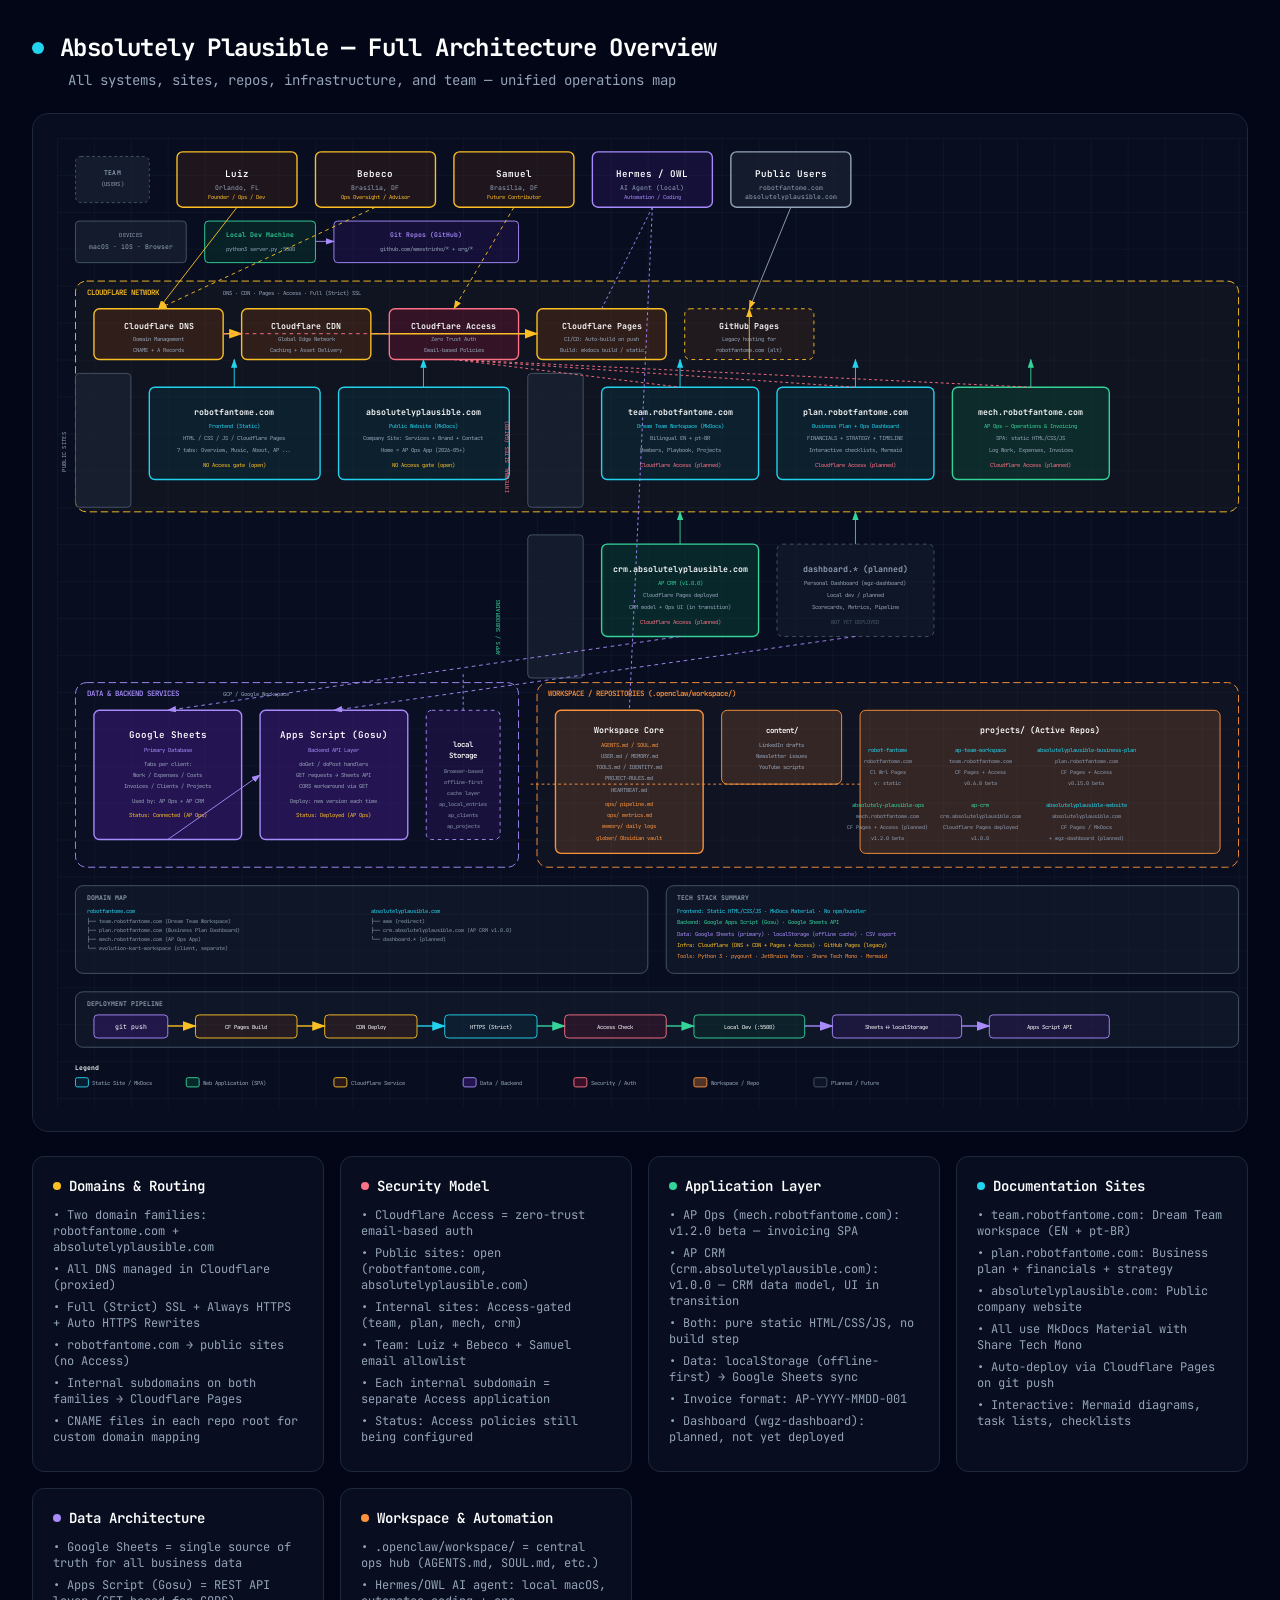
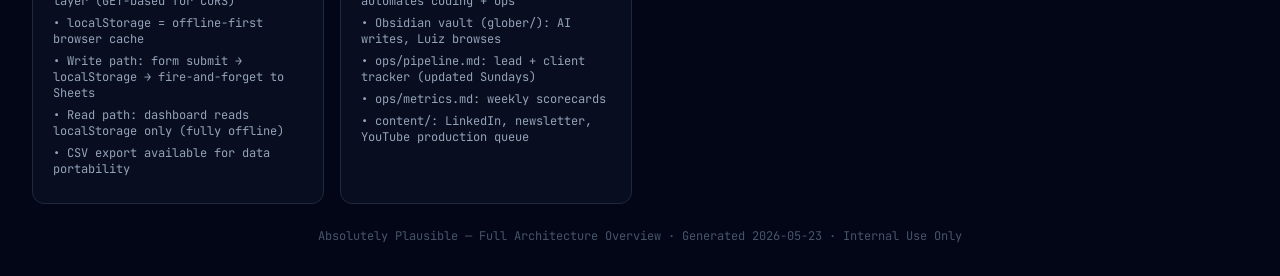
==== commit 0b174ce3: "fix: update architecture diagram" ====
--- a/architecture-overview.html
+++ b/architecture-overview.html
@@ -251,29 +251,21 @@
         <rect x="510" y="430" width="60" height="155" rx="4" fill="rgba(30,41,59,0.5)" stroke="#475569" stroke-width="1"/>
         <text x="540" y="470" fill="#34d399" font-size="6" letter-spacing="0.05em" text-anchor="middle" transform="rotate(-90, 540, 530)">APPS / SUBDOMAINS</text>
 
-        <!-- ops.absolutelyplausible.com -->
+        <!-- crm.absolutelyplausible.com -->
         <rect x="590" y="440" width="170" height="100" rx="6" fill="rgba(6,78,59,0.4)" stroke="#34d399" stroke-width="1.5"/>
-        <text x="675" y="470" fill="white" font-size="9" font-weight="600" text-anchor="middle">ops.absolutelyplausible.com</text>
-        <text x="675" y="484" fill="#34d399" font-size="6" text-anchor="middle">AP Ops Invoicing App</text>
-        <text x="675" y="497" fill="#94a3b8" font-size="6" text-anchor="middle">Cloudflare Pages (static, no build)</text>
-        <text x="675" y="510" fill="#94a3b8" font-size="6" text-anchor="middle">SPA: Client/Project/Invoice Mgmt</text>
+        <text x="675" y="470" fill="white" font-size="9" font-weight="600" text-anchor="middle">crm.absolutelyplausible.com</text>
+        <text x="675" y="484" fill="#34d399" font-size="6" text-anchor="middle">AP CRM (v1.0.0)</text>
+        <text x="675" y="497" fill="#94a3b8" font-size="6" text-anchor="middle">Cloudflare Pages deployed</text>
+        <text x="675" y="510" fill="#94a3b8" font-size="6" text-anchor="middle">CRM model + Ops UI (in transition)</text>
         <text x="675" y="526" fill="#fb7185" font-size="6" text-anchor="middle">Cloudflare Access (planned)</text>
 
-        <!-- crm.absolutelyplausible.com -->
-        <rect x="780" y="440" width="170" height="100" rx="6" fill="rgba(6,78,59,0.4)" stroke="#34d399" stroke-width="1.5"/>
-        <text x="865" y="470" fill="white" font-size="9" font-weight="600" text-anchor="middle">crm.absolutelyplausible.com</text>
-        <text x="865" y="484" fill="#34d399" font-size="6" text-anchor="middle">AP CRM (v1.0.0)</text>
-        <text x="865" y="497" fill="#94a3b8" font-size="6" text-anchor="middle">Cloudflare Pages deployed</text>
-        <text x="865" y="510" fill="#94a3b8" font-size="6" text-anchor="middle">Opportunities + Client Relations</text>
-        <text x="865" y="526" fill="#fb7185" font-size="6" text-anchor="middle">Cloudflare Access (planned)</text>
-
         <!-- wgz-dashboard (planned) -->
-        <rect x="970" y="440" width="170" height="100" rx="6" fill="rgba(30,41,59,0.3)" stroke="#475569" stroke-width="1" stroke-dasharray="4,4"/>
-        <text x="1055" y="470" fill="#94a3b8" font-size="9" font-weight="600" text-anchor="middle">dashboard.* (planned)</text>
-        <text x="1055" y="484" fill="#94a3b8" font-size="6" text-anchor="middle">Personal Dashboard (wgz-dashboard)</text>
-        <text x="1055" y="497" fill="#94a3b8" font-size="6" text-anchor="middle">Local dev / planned</text>
-        <text x="1055" y="510" fill="#94a3b8" font-size="6" text-anchor="middle">Scorecards, Metrics, Pipeline</text>
-        <text x="1055" y="526" fill="#475569" font-size="6" text-anchor="middle">NOT YET DEPLOYED</text>
+        <rect x="780" y="440" width="170" height="100" rx="6" fill="rgba(30,41,59,0.3)" stroke="#475569" stroke-width="1" stroke-dasharray="4,4"/>
+        <text x="865" y="470" fill="#94a3b8" font-size="9" font-weight="600" text-anchor="middle">dashboard.* (planned)</text>
+        <text x="865" y="484" fill="#94a3b8" font-size="6" text-anchor="middle">Personal Dashboard (wgz-dashboard)</text>
+        <text x="865" y="497" fill="#94a3b8" font-size="6" text-anchor="middle">Local dev / planned</text>
+        <text x="865" y="510" fill="#94a3b8" font-size="6" text-anchor="middle">Scorecards, Metrics, Pipeline</text>
+        <text x="865" y="526" fill="#475569" font-size="6" text-anchor="middle">NOT YET DEPLOYED</text>
 
         <!-- ============================================================ -->
         <!-- DATA / BACKEND REGION                                        -->
@@ -384,9 +376,8 @@
         <text x="32" y="880" fill="#94a3b8" font-size="5.5">└── evolution-kart-workspace (client, separate)</text>
         <text x="340" y="840" fill="#22d3ee" font-size="6">absolutelyplausible.com</text>
         <text x="340" y="850" fill="#94a3b8" font-size="5.5">├── www (redirect)</text>
-        <text x="340" y="860" fill="#94a3b8" font-size="5.5">├── ops.absolutelyplausible.com (AP Ops v1.2.0)</text>
-        <text x="340" y="870" fill="#94a3b8" font-size="5.5">├── crm.absolutelyplausible.com (AP CRM v1.0.0)</text>
-        <text x="340" y="880" fill="#94a3b8" font-size="5.5">└── dashboard.* (planned)</text>
+        <text x="340" y="860" fill="#94a3b8" font-size="5.5">├── crm.absolutelyplausible.com (AP CRM v1.0.0)</text>
+        <text x="340" y="870" fill="#94a3b8" font-size="5.5">└── dashboard.* (planned)</text>
 
         <!-- ============================================================ -->
         <!-- TECH STACK SUMMARY                                           -->
@@ -540,7 +531,7 @@
         <ul>
           <li>• Cloudflare Access = zero-trust email-based auth</li>
           <li>• Public sites: open (robotfantome.com, absolutelyplausible.com)</li>
-          <li>• Internal sites: Access-gated (team, plan, mech, ops, crm)</li>
+          <li>• Internal sites: Access-gated (team, plan, mech, crm)</li>
           <li>• Team: Luiz + Bebeco + Samuel email allowlist</li>
           <li>• Each internal subdomain = separate Access application</li>
           <li>• Status: Access policies still being configured</li>
@@ -553,8 +544,8 @@
           <h3>Application Layer</h3>
         </div>
         <ul>
-          <li>• AP Ops (mech / ops subdomain): v1.2.0 beta — invoicing SPA</li>
-          <li>• AP CRM (crm subdomain): v1.0.0 — client relations</li>
+          <li>• AP Ops (mech.robotfantome.com): v1.2.0 beta — invoicing SPA</li>
+          <li>• AP CRM (crm.absolutelyplausible.com): v1.0.0 — CRM data model, UI in transition</li>
           <li>• Both: pure static HTML/CSS/JS, no build step</li>
           <li>• Data: localStorage (offline-first) → Google Sheets sync</li>
           <li>• Invoice format: AP-YYYY-MMDD-001</li>
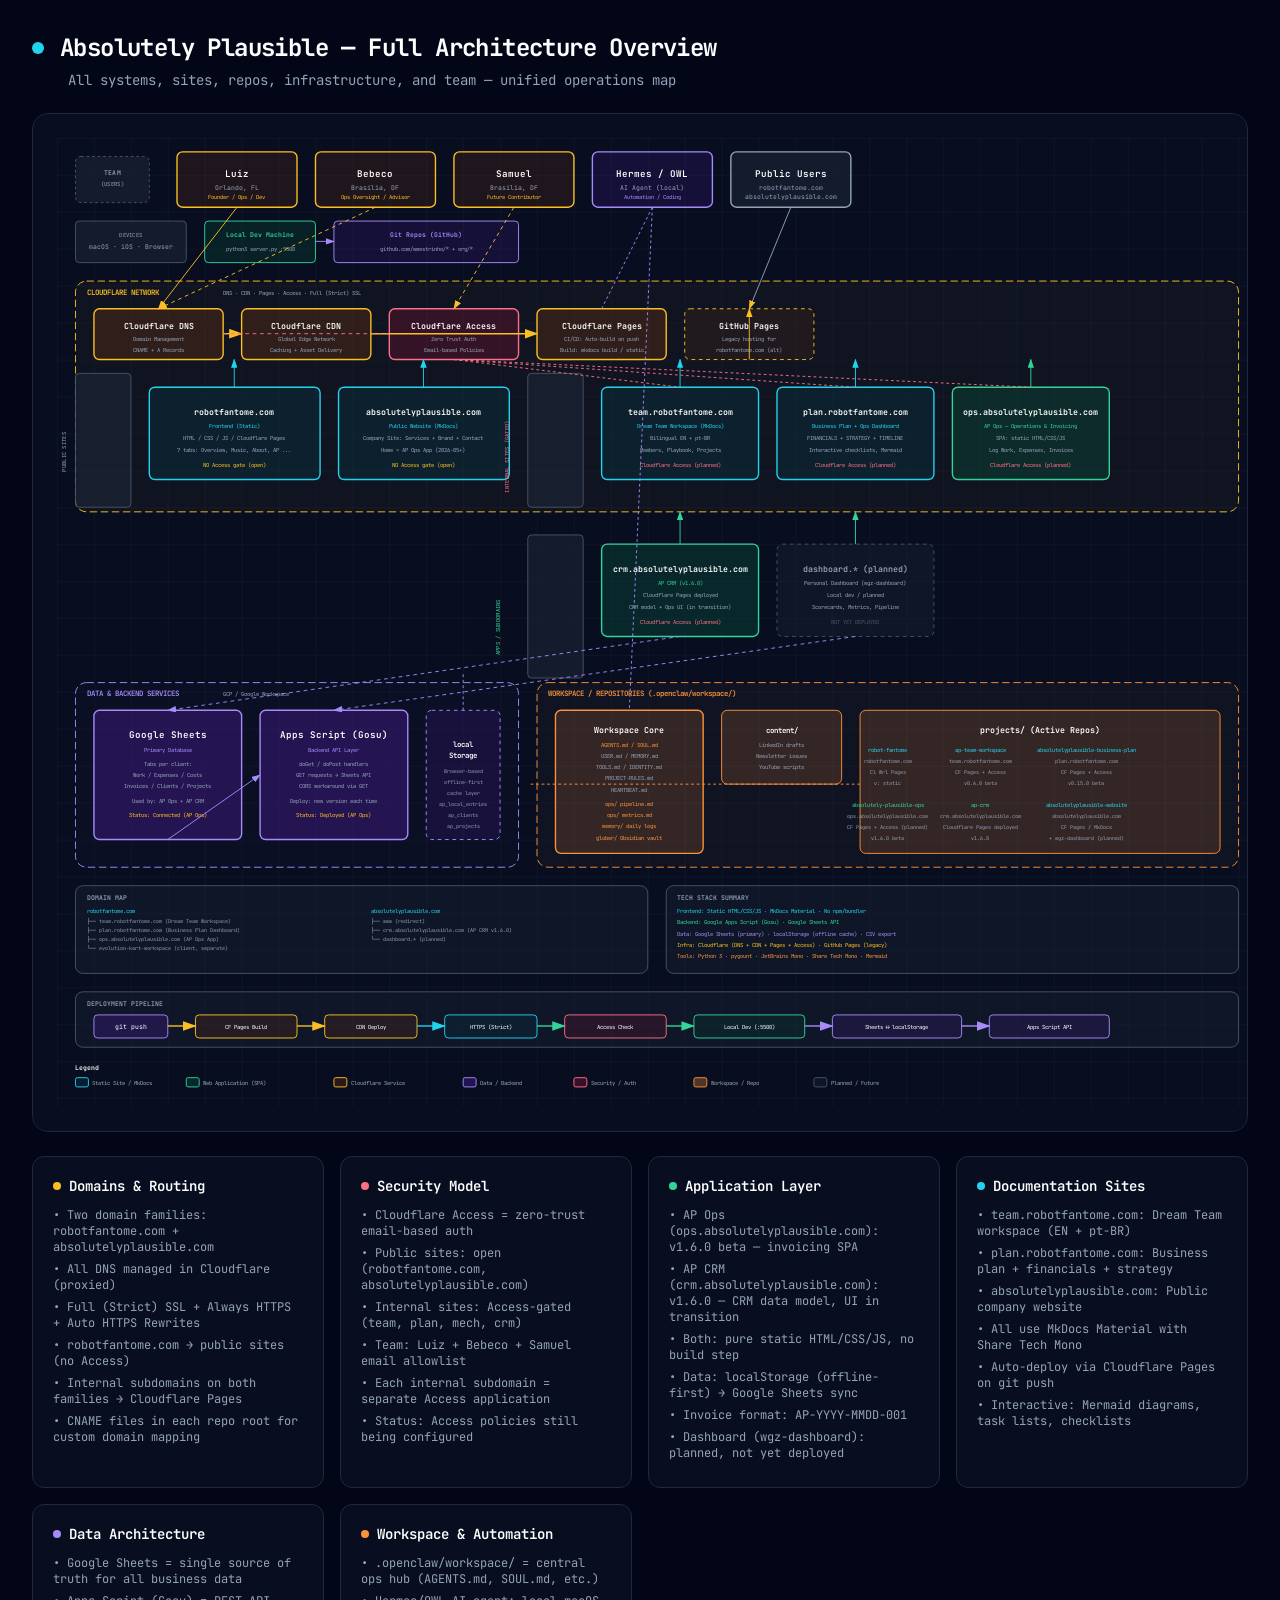
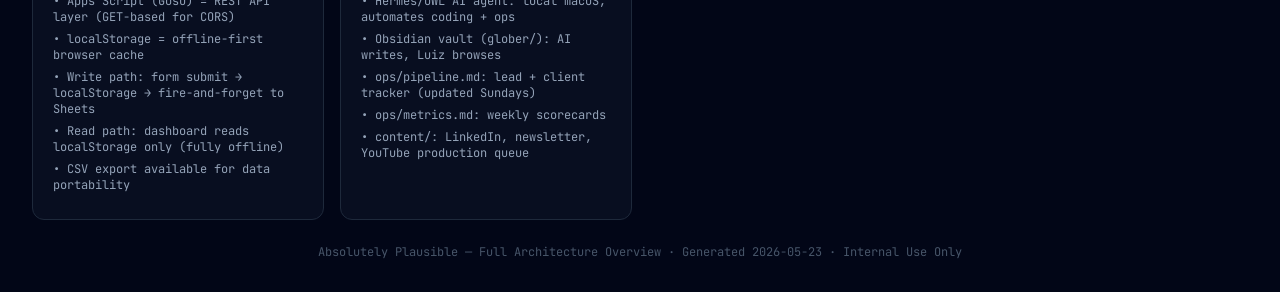
==== commit d02491cb: "docs: sync crm diagrams and version metadata" ====
--- a/architecture-overview.html
+++ b/architecture-overview.html
@@ -237,9 +237,9 @@
         <text x="865" y="340" fill="#94a3b8" font-size="6" text-anchor="middle">Interactive checklists, Mermaid</text>
         <text x="865" y="356" fill="#fb7185" font-size="6" text-anchor="middle">Cloudflare Access (planned)</text>
 
-        <!-- mech.robotfantome.com -->
+        <!-- ops.absolutelyplausible.com -->
         <rect x="970" y="270" width="170" height="100" rx="6" fill="rgba(6,78,59,0.4)" stroke="#34d399" stroke-width="1.5"/>
-        <text x="1055" y="300" fill="white" font-size="9" font-weight="600" text-anchor="middle">mech.robotfantome.com</text>
+        <text x="1055" y="300" fill="white" font-size="9" font-weight="600" text-anchor="middle">ops.absolutelyplausible.com</text>
         <text x="1055" y="314" fill="#34d399" font-size="6" text-anchor="middle">AP Ops — Operations & Invoicing</text>
         <text x="1055" y="327" fill="#94a3b8" font-size="6" text-anchor="middle">SPA: static HTML/CSS/JS</text>
         <text x="1055" y="340" fill="#94a3b8" font-size="6" text-anchor="middle">Log Work, Expenses, Invoices</text>
@@ -254,7 +254,7 @@
         <!-- crm.absolutelyplausible.com -->
         <rect x="590" y="440" width="170" height="100" rx="6" fill="rgba(6,78,59,0.4)" stroke="#34d399" stroke-width="1.5"/>
         <text x="675" y="470" fill="white" font-size="9" font-weight="600" text-anchor="middle">crm.absolutelyplausible.com</text>
-        <text x="675" y="484" fill="#34d399" font-size="6" text-anchor="middle">AP CRM (v1.0.0)</text>
+        <text x="675" y="484" fill="#34d399" font-size="6" text-anchor="middle">AP CRM (v1.6.0)</text>
         <text x="675" y="497" fill="#94a3b8" font-size="6" text-anchor="middle">Cloudflare Pages deployed</text>
         <text x="675" y="510" fill="#94a3b8" font-size="6" text-anchor="middle">CRM model + Ops UI (in transition)</text>
         <text x="675" y="526" fill="#fb7185" font-size="6" text-anchor="middle">Cloudflare Access (planned)</text>
@@ -350,14 +350,14 @@
         <text x="1115" y="701" fill="#94a3b8" font-size="5.5" text-anchor="middle">v0.15.0 beta</text>
 
         <text x="900" y="725" fill="#34d399" font-size="6" text-anchor="middle">absolutely-plausible-ops</text>
-        <text x="900" y="737" fill="#94a3b8" font-size="5.5" text-anchor="middle">mech.robotfantome.com</text>
+        <text x="900" y="737" fill="#94a3b8" font-size="5.5" text-anchor="middle">ops.absolutelyplausible.com</text>
         <text x="900" y="749" fill="#94a3b8" font-size="5.5" text-anchor="middle">CF Pages + Access (planned)</text>
-        <text x="900" y="761" fill="#94a3b8" font-size="5.5" text-anchor="middle">v1.2.0 beta</text>
+        <text x="900" y="761" fill="#94a3b8" font-size="5.5" text-anchor="middle">v1.6.0 beta</text>
 
         <text x="1000" y="725" fill="#34d399" font-size="6" text-anchor="middle">ap-crm</text>
         <text x="1000" y="737" fill="#94a3b8" font-size="5.5" text-anchor="middle">crm.absolutelyplausible.com</text>
         <text x="1000" y="749" fill="#94a3b8" font-size="5.5" text-anchor="middle">Cloudflare Pages deployed</text>
-        <text x="1000" y="761" fill="#94a3b8" font-size="5.5" text-anchor="middle">v1.0.0</text>
+        <text x="1000" y="761" fill="#94a3b8" font-size="5.5" text-anchor="middle">v1.6.0</text>
 
         <text x="1115" y="725" fill="#22d3ee" font-size="6" text-anchor="middle">absolutelyplausible-website</text>
         <text x="1115" y="737" fill="#94a3b8" font-size="5.5" text-anchor="middle">absolutelyplausible.com</text>
@@ -372,11 +372,11 @@
         <text x="32" y="840" fill="#22d3ee" font-size="6">robotfantome.com</text>
         <text x="32" y="850" fill="#94a3b8" font-size="5.5">├── team.robotfantome.com (Dream Team Workspace)</text>
         <text x="32" y="860" fill="#94a3b8" font-size="5.5">├── plan.robotfantome.com (Business Plan Dashboard)</text>
-        <text x="32" y="870" fill="#94a3b8" font-size="5.5">├── mech.robotfantome.com (AP Ops App)</text>
+        <text x="32" y="870" fill="#94a3b8" font-size="5.5">├── ops.absolutelyplausible.com (AP Ops App)</text>
         <text x="32" y="880" fill="#94a3b8" font-size="5.5">└── evolution-kart-workspace (client, separate)</text>
         <text x="340" y="840" fill="#22d3ee" font-size="6">absolutelyplausible.com</text>
         <text x="340" y="850" fill="#94a3b8" font-size="5.5">├── www (redirect)</text>
-        <text x="340" y="860" fill="#94a3b8" font-size="5.5">├── crm.absolutelyplausible.com (AP CRM v1.0.0)</text>
+        <text x="340" y="860" fill="#94a3b8" font-size="5.5">├── crm.absolutelyplausible.com (AP CRM v1.6.0)</text>
         <text x="340" y="870" fill="#94a3b8" font-size="5.5">└── dashboard.* (planned)</text>
 
         <!-- ============================================================ -->
@@ -544,8 +544,8 @@
           <h3>Application Layer</h3>
         </div>
         <ul>
-          <li>• AP Ops (mech.robotfantome.com): v1.2.0 beta — invoicing SPA</li>
-          <li>• AP CRM (crm.absolutelyplausible.com): v1.0.0 — CRM data model, UI in transition</li>
+          <li>• AP Ops (ops.absolutelyplausible.com): v1.6.0 beta — invoicing SPA</li>
+          <li>• AP CRM (crm.absolutelyplausible.com): v1.6.0 — CRM data model, UI in transition</li>
           <li>• Both: pure static HTML/CSS/JS, no build step</li>
           <li>• Data: localStorage (offline-first) → Google Sheets sync</li>
           <li>• Invoice format: AP-YYYY-MMDD-001</li>
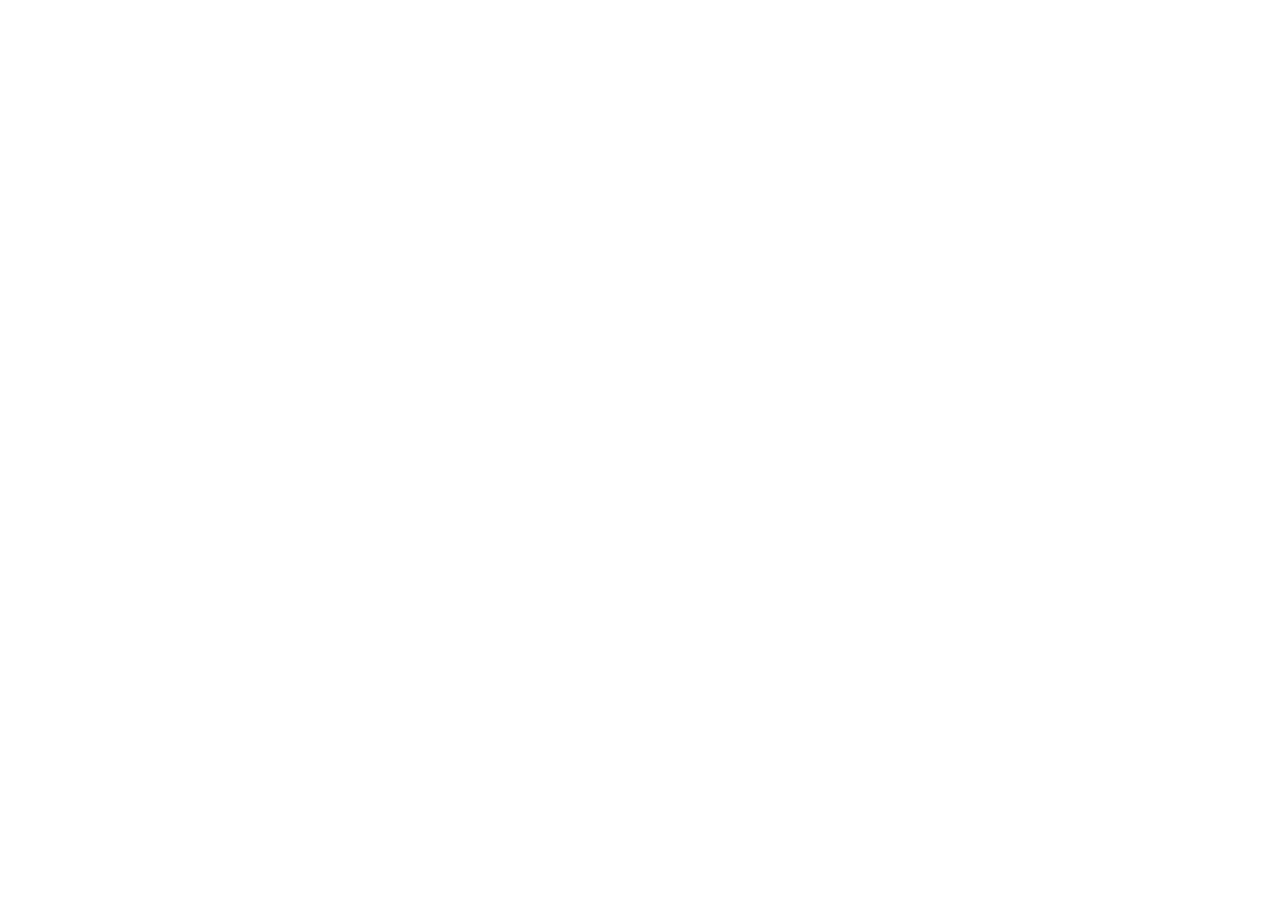
==== commit 354f1d24: "chore: redirect two stale architecture-overview.html duplicates to AP Ops architecture-overview.html" ====
--- a/architecture-overview.html
+++ b/architecture-overview.html
@@ -2,607 +2,14 @@
 <html lang="en">
 <head>
   <meta charset="UTF-8">
-  <meta name="viewport" content="width=device-width, initial-scale=1.0">
-  <title>Absolutely Plausible — Full Architecture Overview</title>
-  <link href="https://fonts.googleapis.com/css2?family=JetBrains+Mono:wght@400;500;600;700&display=swap" rel="stylesheet">
-  <style>
-    * { margin: 0; padding: 0; box-sizing: border-box; }
-    body {
-      font-family: 'JetBrains Mono', monospace;
-      background: #020617;
-      min-height: 100vh;
-      padding: 2rem;
-      color: white;
-    }
-    .container { max-width: 1400px; margin: 0 auto; }
-    .header { margin-bottom: 1.5rem; }
-    .header-row { display: flex; align-items: center; gap: 1rem; margin-bottom: 0.5rem; }
-    .pulse-dot {
-      width: 12px; height: 12px; background: #22d3ee; border-radius: 50%;
-      animation: pulse 2s infinite;
-    }
-    @keyframes pulse {
-      0%, 100% { opacity: 1; }
-      50% { opacity: 0.5; }
-    }
-    h1 { font-size: 1.5rem; font-weight: 700; letter-spacing: -0.025em; }
-    .subtitle { color: #94a3b8; font-size: 0.875rem; margin-left: 2.25rem; }
-    .diagram-container {
-      background: rgba(15, 23, 42, 0.5);
-      border-radius: 1rem; border: 1px solid #1e293b;
-      padding: 1.5rem; overflow-x: auto;
-    }
-    svg { width: 100%; min-width: 1200px; display: block; }
-    .cards {
-      display: grid; grid-template-columns: repeat(auto-fit, minmax(260px, 1fr));
-      gap: 1rem; margin-top: 1.5rem;
-    }
-    .card {
-      background: rgba(15, 23, 42, 0.5);
-      border-radius: 0.75rem; border: 1px solid #1e293b; padding: 1.25rem;
-    }
-    .card-header { display: flex; align-items: center; gap: 0.5rem; margin-bottom: 0.75rem; }
-    .card-dot { width: 8px; height: 8px; border-radius: 50%; }
-    .card-dot.cyan { background: #22d3ee; }
-    .card-dot.emerald { background: #34d399; }
-    .card-dot.violet { background: #a78bfa; }
-    .card-dot.amber { background: #fbbf24; }
-    .card-dot.rose { background: #fb7185; }
-    .card-dot.orange { background: #fb923c; }
-    .card h3 { font-size: 0.875rem; font-weight: 600; }
-    .card ul { list-style: none; color: #94a3b8; font-size: 0.75rem; }
-    .card li { margin-bottom: 0.375rem; }
-    .footer { text-align: center; margin-top: 1.5rem; color: #475569; font-size: 0.75rem; }
-    .section-label {
-      font-size: 0.7rem; font-weight: 600; letter-spacing: 0.05em;
-    }
-  </style>
+  <title>AP Ops — Architecture Overview moved</title>
+  <!-- Retired 2026-09-09: this was a stale standalone copy, not maintained
+       here. Canonical source is AP Ops's generator-driven diagram
+       (scripts/update_diagrams.py). This stub only preserves old bookmarks. -->
+  <meta http-equiv="refresh" content="0; url=https://ops.absolutelyplausible.com/architecture-overview.html">
 </head>
 <body>
-  <div class="container">
-    <!-- Header -->
-    <div class="header">
-      <div class="header-row">
-        <div class="pulse-dot"></div>
-        <h1>Absolutely Plausible — Full Architecture Overview</h1>
-      </div>
-      <p class="subtitle">All systems, sites, repos, infrastructure, and team — unified operations map</p>
-    </div>
-
-    <!-- Main Diagram -->
-    <div class="diagram-container">
-      <svg viewBox="0 0 1300 1050">
-        <!-- ========== DEFS ========== -->
-        <defs>
-          <marker id="arrowhead" markerWidth="10" markerHeight="7" refX="9" refY="3.5" orient="auto">
-            <polygon points="0 0, 10 3.5, 0 7" fill="#64748b" />
-          </marker>
-          <marker id="arrow-cyan" markerWidth="10" markerHeight="7" refX="9" refY="3.5" orient="auto">
-            <polygon points="0 0, 10 3.5, 0 7" fill="#22d3ee" />
-          </marker>
-          <marker id="arrow-emerald" markerWidth="10" markerHeight="7" refX="9" refY="3.5" orient="auto">
-            <polygon points="0 0, 10 3.5, 0 7" fill="#34d399" />
-          </marker>
-          <marker id="arrow-violet" markerWidth="10" markerHeight="7" refX="9" refY="3.5" orient="auto">
-            <polygon points="0 0, 10 3.5, 0 7" fill="#a78bfa" />
-          </marker>
-          <marker id="arrow-amber" markerWidth="10" markerHeight="7" refX="9" refY="3.5" orient="auto">
-            <polygon points="0 0, 10 3.5, 0 7" fill="#fbbf24" />
-          </marker>
-          <marker id="arrow-rose" markerWidth="10" markerHeight="7" refX="9" refY="3.5" orient="auto">
-            <polygon points="0 0, 10 3.5, 0 7" fill="#fb7185" />
-          </marker>
-          <marker id="arrow-orange" markerWidth="10" markerHeight="7" refX="9" refY="3.5" orient="auto">
-            <polygon points="0 0, 10 3.5, 0 7" fill="#fb923c" />
-          </marker>
-          <pattern id="grid" width="40" height="40" patternUnits="userSpaceOnUse">
-            <path d="M 40 0 L 0 0 0 40" fill="none" stroke="#1e293b" stroke-width="0.5"/>
-          </pattern>
-        </defs>
-
-        <!-- Background Grid -->
-        <rect width="100%" height="100%" fill="url(#grid)" />
-
-        <!-- ============================================================ -->
-        <!-- ROW 0: TEAM / USERS                                          -->
-        <!-- ============================================================ -->
-        <!-- Team Label -->
-        <rect x="20" y="20" width="80" height="50" rx="6" fill="rgba(30,41,59,0.5)" stroke="#475569" stroke-width="1" stroke-dasharray="3,3"/>
-        <text x="60" y="40" fill="#94a3b8" font-size="7" font-weight="600" text-anchor="middle" letter-spacing="0.05em">TEAM</text>
-        <text x="60" y="52" fill="#94a3b8" font-size="6" text-anchor="middle" letter-spacing="0.05em">(USERS)</text>
-
-        <!-- Luiz (Orlando) -->
-        <rect x="130" y="15" width="130" height="60" rx="6" fill="rgba(120,53,15,0.2)" stroke="#fbbf24" stroke-width="1.5"/>
-        <text x="195" y="42" fill="white" font-size="10" font-weight="600" text-anchor="middle">Luiz</text>
-        <text x="195" y="56" fill="#94a3b8" font-size="7" text-anchor="middle">Orlando, FL</text>
-        <text x="195" y="66" fill="#fbbf24" font-size="6" text-anchor="middle">Founder / Ops / Dev</text>
-
-        <!-- Bebeco (Brasilia) -->
-        <rect x="280" y="15" width="130" height="60" rx="6" fill="rgba(120,53,15,0.2)" stroke="#fbbf24" stroke-width="1.5"/>
-        <text x="345" y="42" fill="white" font-size="10" font-weight="600" text-anchor="middle">Bebeco</text>
-        <text x="345" y="56" fill="#94a3b8" font-size="7" text-anchor="middle">Brasília, DF</text>
-        <text x="345" y="66" fill="#fbbf24" font-size="6" text-anchor="middle">Ops Oversight / Advisor</text>
-
-        <!-- Samuel (Brasilia) -->
-        <rect x="430" y="15" width="130" height="60" rx="6" fill="rgba(120,53,15,0.2)" stroke="#fbbf24" stroke-width="1.5"/>
-        <text x="495" y="42" fill="white" font-size="10" font-weight="600" text-anchor="middle">Samuel</text>
-        <text x="495" y="56" fill="#94a3b8" font-size="7" text-anchor="middle">Brasília, DF</text>
-        <text x="495" y="66" fill="#fbbf24" font-size="6" text-anchor="middle">Future Contributor</text>
-
-        <!-- Hermes Agent (AI) -->
-        <rect x="580" y="15" width="130" height="60" rx="6" fill="rgba(76,29,149,0.2)" stroke="#a78bfa" stroke-width="1.5"/>
-        <text x="645" y="42" fill="white" font-size="10" font-weight="600" text-anchor="middle">Hermes / OWL</text>
-        <text x="645" y="56" fill="#94a3b8" font-size="7" text-anchor="middle">AI Agent (local)</text>
-        <text x="645" y="66" fill="#a78bfa" font-size="6" text-anchor="middle">Automation / Coding</text>
-
-        <!-- Public Users -->
-        <rect x="730" y="15" width="130" height="60" rx="6" fill="rgba(30,41,59,0.5)" stroke="#94a3b8" stroke-width="1.5"/>
-        <text x="795" y="42" fill="white" font-size="10" font-weight="600" text-anchor="middle">Public Users</text>
-        <text x="795" y="56" fill="#94a3b8" font-size="7" text-anchor="middle">robotfantome.com</text>
-        <text x="795" y="66" fill="#94a3b8" font-size="7" text-anchor="middle">absolutelyplausible.com</text>
-
-        <!-- Devices -->
-        <rect x="20" y="90" width="120" height="45" rx="4" fill="rgba(30,41,59,0.5)" stroke="#475569" stroke-width="1"/>
-        <text x="80" y="107" fill="#94a3b8" font-size="6" letter-spacing="0.05em" text-anchor="middle">DEVICES</text>
-        <text x="80" y="120" fill="#94a3b8" font-size="7" text-anchor="middle">macOS · iOS · Browser</text>
-
-        <!-- Local Dev Machine -->
-        <rect x="160" y="90" width="120" height="45" rx="4" fill="rgba(6,78,59,0.3)" stroke="#34d399" stroke-width="1"/>
-        <text x="220" y="107" fill="#34d399" font-size="7" text-anchor="middle" font-weight="600">Local Dev Machine</text>
-        <text x="220" y="122" fill="#94a3b8" font-size="6" text-anchor="middle">python3 server.py :5500</text>
-
-        <!-- Git Repos -->
-        <rect x="300" y="90" width="200" height="45" rx="4" fill="rgba(76,29,149,0.2)" stroke="#a78bfa" stroke-width="1"/>
-        <text x="400" y="107" fill="#a78bfa" font-size="7" text-anchor="middle" font-weight="600">Git Repos (GitHub)</text>
-        <text x="400" y="122" fill="#94a3b8" font-size="6" text-anchor="middle">github.com/wmestrinho/* + org/*</text>
-
-        <!-- ============================================================ -->
-        <!-- CLOUDFLARE NETWORK REGION                                    -->
-        <!-- ============================================================ -->
-        <rect x="20" y="155" width="1260" height="250" rx="12" fill="rgba(251,191,36,0.03)" stroke="#fbbf24" stroke-width="1" stroke-dasharray="8,4"/>
-        <text x="32" y="170" fill="#fbbf24" font-size="8" font-weight="600">CLOUDFLARE NETWORK</text>
-        <text x="180" y="170" fill="#94a3b8" font-size="6">DNS · CDN · Pages · Access · Full (Strict) SSL</text>
-
-        <!-- Cloudflare DNS -->
-        <rect x="40" y="185" width="140" height="55" rx="6" fill="rgba(120,53,15,0.3)" stroke="#fbbf24" stroke-width="1.5"/>
-        <text x="110" y="207" fill="white" font-size="9" font-weight="600" text-anchor="middle">Cloudflare DNS</text>
-        <text x="110" y="220" fill="#94a3b8" font-size="6" text-anchor="middle">Domain Management</text>
-        <text x="110" y="232" fill="#94a3b8" font-size="6" text-anchor="middle">CNAME + A Records</text>
-
-        <!-- Cloudflare CDN -->
-        <rect x="200" y="185" width="140" height="55" rx="6" fill="rgba(120,53,15,0.3)" stroke="#fbbf24" stroke-width="1.5"/>
-        <text x="270" y="207" fill="white" font-size="9" font-weight="600" text-anchor="middle">Cloudflare CDN</text>
-        <text x="270" y="220" fill="#94a3b8" font-size="6" text-anchor="middle">Global Edge Network</text>
-        <text x="270" y="232" fill="#94a3b8" font-size="6" text-anchor="middle">Caching + Asset Delivery</text>
-
-        <!-- Cloudflare Access -->
-        <rect x="360" y="185" width="140" height="55" rx="6" fill="rgba(136,19,55,0.3)" stroke="#fb7185" stroke-width="1.5"/>
-        <text x="430" y="207" fill="white" font-size="9" font-weight="600" text-anchor="middle">Cloudflare Access</text>
-        <text x="430" y="220" fill="#94a3b8" font-size="6" text-anchor="middle">Zero Trust Auth</text>
-        <text x="430" y="232" fill="#94a3b8" font-size="6" text-anchor="middle">Email-based Policies</text>
-
-        <!-- Cloudflare Pages -->
-        <rect x="520" y="185" width="140" height="55" rx="6" fill="rgba(120,53,15,0.3)" stroke="#fbbf24" stroke-width="1.5"/>
-        <text x="590" y="207" fill="white" font-size="9" font-weight="600" text-anchor="middle">Cloudflare Pages</text>
-        <text x="590" y="220" fill="#94a3b8" font-size="6" text-anchor="middle">CI/CD: Auto-build on push</text>
-        <text x="590" y="232" fill="#94a3b8" font-size="6" text-anchor="middle">Build: mkdocs build / static</text>
-
-        <!-- GitHub Pages -->
-        <rect x="680" y="185" width="140" height="55" rx="6" fill="rgba(120,53,15,0.15)" stroke="#fbbf24" stroke-width="1" stroke-dasharray="4,4"/>
-        <text x="750" y="207" fill="white" font-size="9" font-weight="600" text-anchor="middle">GitHub Pages</text>
-        <text x="750" y="220" fill="#94a3b8" font-size="6" text-anchor="middle">Legacy hosting for</text>
-        <text x="750" y="232" fill="#94a3b8" font-size="6" text-anchor="middle">robotfantome.com (alt)</text>
-
-        <!-- ============================================================ -->
-        <!-- PUBLIC SITES ROW                                             -->
-        <!-- ============================================================ -->
-        <rect x="20" y="255" width="60" height="145" rx="4" fill="rgba(30,41,59,0.5)" stroke="#475569" stroke-width="1"/>
-        <text x="50" y="300" fill="#94a3b8" font-size="6" letter-spacing="0.05em" text-anchor="middle" transform="rotate(-90, 50, 340)">PUBLIC SITES</text>
-
-        <!-- robotfantome.com -->
-        <rect x="100" y="270" width="185" height="100" rx="6" fill="rgba(8,51,68,0.4)" stroke="#22d3ee" stroke-width="1.5"/>
-        <text x="192" y="300" fill="white" font-size="9" font-weight="600" text-anchor="middle">robotfantome.com</text>
-        <text x="192" y="314" fill="#22d3ee" font-size="6" text-anchor="middle">Frontend (Static)</text>
-        <text x="192" y="327" fill="#94a3b8" font-size="6" text-anchor="middle">HTML / CSS / JS / Cloudflare Pages</text>
-        <text x="192" y="340" fill="#94a3b8" font-size="6" text-anchor="middle">7 tabs: Overview, Music, About, AP ...</text>
-        <text x="192" y="356" fill="#fbbf24" font-size="6" text-anchor="middle">NO Access gate (open)</text>
-
-        <!-- absolutelyplausible.com -->
-        <rect x="305" y="270" width="185" height="100" rx="6" fill="rgba(8,51,68,0.4)" stroke="#22d3ee" stroke-width="1.5"/>
-        <text x="397" y="300" fill="white" font-size="9" font-weight="600" text-anchor="middle">absolutelyplausible.com</text>
-        <text x="397" y="314" fill="#22d3ee" font-size="6" text-anchor="middle">Public Website (MkDocs)</text>
-        <text x="397" y="327" fill="#94a3b8" font-size="6" text-anchor="middle">Company Site: Services + Brand + Contact</text>
-        <text x="397" y="340" fill="#94a3b8" font-size="6" text-anchor="middle">Home = AP Ops App (2026-05+)</text>
-        <text x="397" y="356" fill="#fbbf24" font-size="6" text-anchor="middle">NO Access gate (open)</text>
-
-        <!-- ============================================================ -->
-        <!-- INTERNAL SITES ROW                                           -->
-        <!-- ============================================================ -->
-        <rect x="510" y="255" width="60" height="145" rx="4" fill="rgba(30,41,59,0.5)" stroke="#475569" stroke-width="1"/>
-        <text x="540" y="295" fill="#fb7185" font-size="6" letter-spacing="0.05em" text-anchor="middle" transform="rotate(-90, 540, 345)">INTERNAL SITES (GATED)</text>
-
-        <!-- team.robotfantome.com -->
-        <rect x="590" y="270" width="170" height="100" rx="6" fill="rgba(8,51,68,0.4)" stroke="#22d3ee" stroke-width="1.5"/>
-        <text x="675" y="300" fill="white" font-size="9" font-weight="600" text-anchor="middle">team.robotfantome.com</text>
-        <text x="675" y="314" fill="#22d3ee" font-size="6" text-anchor="middle">Dream Team Workspace (MkDocs)</text>
-        <text x="675" y="327" fill="#94a3b8" font-size="6" text-anchor="middle">Bilingual EN + pt-BR</text>
-        <text x="675" y="340" fill="#94a3b8" font-size="6" text-anchor="middle">Members, Playbook, Projects</text>
-        <text x="675" y="356" fill="#fb7185" font-size="6" text-anchor="middle">Cloudflare Access (planned)</text>
-
-        <!-- plan.robotfantome.com -->
-        <rect x="780" y="270" width="170" height="100" rx="6" fill="rgba(8,51,68,0.4)" stroke="#22d3ee" stroke-width="1.5"/>
-        <text x="865" y="300" fill="white" font-size="9" font-weight="600" text-anchor="middle">plan.robotfantome.com</text>
-        <text x="865" y="314" fill="#22d3ee" font-size="6" text-anchor="middle">Business Plan + Ops Dashboard</text>
-        <text x="865" y="327" fill="#94a3b8" font-size="6" text-anchor="middle">FINANCIALS + STRATEGY + TIMELINE</text>
-        <text x="865" y="340" fill="#94a3b8" font-size="6" text-anchor="middle">Interactive checklists, Mermaid</text>
-        <text x="865" y="356" fill="#fb7185" font-size="6" text-anchor="middle">Cloudflare Access (planned)</text>
-
-        <!-- ops.absolutelyplausible.com -->
-        <rect x="970" y="270" width="170" height="100" rx="6" fill="rgba(6,78,59,0.4)" stroke="#34d399" stroke-width="1.5"/>
-        <text x="1055" y="300" fill="white" font-size="9" font-weight="600" text-anchor="middle">ops.absolutelyplausible.com</text>
-        <text x="1055" y="314" fill="#34d399" font-size="6" text-anchor="middle">AP Ops — Operations & Invoicing</text>
-        <text x="1055" y="327" fill="#94a3b8" font-size="6" text-anchor="middle">SPA: static HTML/CSS/JS</text>
-        <text x="1055" y="340" fill="#94a3b8" font-size="6" text-anchor="middle">Log Work, Expenses, Invoices</text>
-        <text x="1055" y="356" fill="#fb7185" font-size="6" text-anchor="middle">Cloudflare Access (planned)</text>
-
-        <!-- ============================================================ -->
-        <!-- APPS ROW                                                     -->
-        <!-- ============================================================ -->
-        <rect x="510" y="430" width="60" height="155" rx="4" fill="rgba(30,41,59,0.5)" stroke="#475569" stroke-width="1"/>
-        <text x="540" y="470" fill="#34d399" font-size="6" letter-spacing="0.05em" text-anchor="middle" transform="rotate(-90, 540, 530)">APPS / SUBDOMAINS</text>
-
-        <!-- crm.absolutelyplausible.com -->
-        <rect x="590" y="440" width="170" height="100" rx="6" fill="rgba(6,78,59,0.4)" stroke="#34d399" stroke-width="1.5"/>
-        <text x="675" y="470" fill="white" font-size="9" font-weight="600" text-anchor="middle">crm.absolutelyplausible.com</text>
-        <text x="675" y="484" fill="#34d399" font-size="6" text-anchor="middle">AP CRM (v1.6.0)</text>
-        <text x="675" y="497" fill="#94a3b8" font-size="6" text-anchor="middle">Cloudflare Pages deployed</text>
-        <text x="675" y="510" fill="#94a3b8" font-size="6" text-anchor="middle">CRM model + Ops UI (in transition)</text>
-        <text x="675" y="526" fill="#fb7185" font-size="6" text-anchor="middle">Cloudflare Access (planned)</text>
-
-        <!-- wgz-dashboard (planned) -->
-        <rect x="780" y="440" width="170" height="100" rx="6" fill="rgba(30,41,59,0.3)" stroke="#475569" stroke-width="1" stroke-dasharray="4,4"/>
-        <text x="865" y="470" fill="#94a3b8" font-size="9" font-weight="600" text-anchor="middle">dashboard.* (planned)</text>
-        <text x="865" y="484" fill="#94a3b8" font-size="6" text-anchor="middle">Personal Dashboard (wgz-dashboard)</text>
-        <text x="865" y="497" fill="#94a3b8" font-size="6" text-anchor="middle">Local dev / planned</text>
-        <text x="865" y="510" fill="#94a3b8" font-size="6" text-anchor="middle">Scorecards, Metrics, Pipeline</text>
-        <text x="865" y="526" fill="#475569" font-size="6" text-anchor="middle">NOT YET DEPLOYED</text>
-
-        <!-- ============================================================ -->
-        <!-- DATA / BACKEND REGION                                        -->
-        <!-- ============================================================ -->
-        <rect x="20" y="590" width="480" height="200" rx="12" fill="rgba(76,29,149,0.03)" stroke="#a78bfa" stroke-width="1" stroke-dasharray="8,4"/>
-        <text x="32" y="605" fill="#a78bfa" font-size="8" font-weight="600">DATA & BACKEND SERVICES</text>
-        <text x="180" y="605" fill="#94a3b8" font-size="6">GCP / Google Workspace</text>
-
-        <!-- Google Sheets -->
-        <rect x="40" y="620" width="160" height="140" rx="6" fill="rgba(76,29,149,0.4)" stroke="#a78bfa" stroke-width="1.5"/>
-        <text x="120" y="650" fill="white" font-size="10" font-weight="600" text-anchor="middle">Google Sheets</text>
-        <text x="120" y="665" fill="#a78bfa" font-size="6" text-anchor="middle">Primary Database</text>
-        <text x="120" y="680" fill="#94a3b8" font-size="6" text-anchor="middle">Tabs per client:</text>
-        <text x="120" y="692" fill="#94a3b8" font-size="6" text-anchor="middle">Work / Expenses / Costs</text>
-        <text x="120" y="704" fill="#94a3b8" font-size="6" text-anchor="middle">Invoices / Clients / Projects</text>
-        <text x="120" y="720" fill="#94a3b8" font-size="6" text-anchor="middle">Used by: AP Ops + AP CRM</text>
-        <text x="120" y="736" fill="#fbbf24" font-size="6" text-anchor="middle">Status: Connected (AP Ops)</text>
-
-        <!-- Google Apps Script -->
-        <rect x="220" y="620" width="160" height="140" rx="6" fill="rgba(76,29,149,0.4)" stroke="#a78bfa" stroke-width="1.5"/>
-        <text x="300" y="650" fill="white" font-size="10" font-weight="600" text-anchor="middle">Apps Script (Gosu)</text>
-        <text x="300" y="665" fill="#a78bfa" font-size="6" text-anchor="middle">Backend API Layer</text>
-        <text x="300" y="680" fill="#94a3b8" font-size="6" text-anchor="middle">doGet / doPost handlers</text>
-        <text x="300" y="692" fill="#94a3b8" font-size="6" text-anchor="middle">GET requests → Sheets API</text>
-        <text x="300" y="704" fill="#94a3b8" font-size="6" text-anchor="middle">CORS workaround via GET</text>
-        <text x="300" y="720" fill="#94a3b8" font-size="6" text-anchor="middle">Deploy: new version each time</text>
-        <text x="300" y="736" fill="#fbbf24" font-size="6" text-anchor="middle">Status: Deployed (AP Ops)</text>
-
-        <!-- localStorage -->
-        <rect x="400" y="620" width="80" height="140" rx="6" fill="rgba(76,29,149,0.2)" stroke="#a78bfa" stroke-width="1" stroke-dasharray="4,4"/>
-        <text x="440" y="660" fill="white" font-size="8" font-weight="600" text-anchor="middle">local</text>
-        <text x="440" y="672" fill="white" font-size="8" font-weight="600" text-anchor="middle">Storage</text>
-        <text x="440" y="688" fill="#94a3b8" font-size="5.5" text-anchor="middle">Browser-based</text>
-        <text x="440" y="700" fill="#94a3b8" font-size="5.5" text-anchor="middle">offline-first</text>
-        <text x="440" y="712" fill="#94a3b8" font-size="5.5" text-anchor="middle">cache layer</text>
-        <text x="440" y="724" fill="#94a3b8" font-size="5.5" text-anchor="middle">ap_local_entries</text>
-        <text x="440" y="736" fill="#94a3b8" font-size="5.5" text-anchor="middle">ap_clients</text>
-        <text x="440" y="748" fill="#94a3b8" font-size="5.5" text-anchor="middle">ap_projects</text>
-
-        <!-- ============================================================ -->
-        <!-- WORKSPACE / REPOS REGION                                     -->
-        <!-- ============================================================ -->
-        <rect x="520" y="590" width="760" height="200" rx="12" fill="rgba(251,146,60,0.03)" stroke="#fb923c" stroke-width="1" stroke-dasharray="8,4"/>
-        <text x="532" y="605" fill="#fb923c" font-size="8" font-weight="600">WORKSPACE / REPOSITORIES (.openclaw/workspace/)</text>
-
-        <!-- Workspace Core -->
-        <rect x="540" y="620" width="160" height="155" rx="6" fill="rgba(251,146,60,0.15)" stroke="#fb923c" stroke-width="1.5"/>
-        <text x="620" y="645" fill="white" font-size="9" font-weight="600" text-anchor="middle">Workspace Core</text>
-        <text x="620" y="660" fill="#fb923c" font-size="6" text-anchor="middle">AGENTS.md / SOUL.md</text>
-        <text x="620" y="672" fill="#94a3b8" font-size="6" text-anchor="middle">USER.md / MEMORY.md</text>
-        <text x="620" y="684" fill="#94a3b8" font-size="6" text-anchor="middle">TOOLS.md / IDENTITY.md</text>
-        <text x="620" y="696" fill="#94a3b8" font-size="6" text-anchor="middle">PROJECT-RULES.md</text>
-        <text x="620" y="708" fill="#94a3b8" font-size="6" text-anchor="middle">HEARTBEAT.md</text>
-        <text x="620" y="724" fill="#fb923c" font-size="6" text-anchor="middle">ops/ pipeline.md</text>
-        <text x="620" y="736" fill="#fb923c" font-size="6" text-anchor="middle">ops/ metrics.md</text>
-        <text x="620" y="748" fill="#fb923c" font-size="6" text-anchor="middle">memory/ daily logs</text>
-        <text x="620" y="760" fill="#fb923c" font-size="6" text-anchor="middle">glober/ Obsidian vault</text>
-
-        <!-- content/ -->
-        <rect x="720" y="620" width="130" height="80" rx="6" fill="rgba(251,146,60,0.15)" stroke="#fb923c" stroke-width="1"/>
-        <text x="785" y="645" fill="white" font-size="8" font-weight="600" text-anchor="middle">content/</text>
-        <text x="785" y="660" fill="#94a3b8" font-size="6" text-anchor="middle">LinkedIn drafts</text>
-        <text x="785" y="672" fill="#94a3b8" font-size="6" text-anchor="middle">Newsletter issues</text>
-        <text x="785" y="684" fill="#94a3b8" font-size="6" text-anchor="middle">YouTube scripts</text>
-
-        <!-- projects/ -->
-        <rect x="870" y="620" width="390" height="155" rx="6" fill="rgba(251,146,60,0.15)" stroke="#fb923c" stroke-width="1"/>
-        <text x="1065" y="645" fill="white" font-size="9" font-weight="600" text-anchor="middle">projects/ (Active Repos)</text>
-        <text x="900" y="665" fill="#22d3ee" font-size="6" text-anchor="middle">robot-fantome</text>
-        <text x="900" y="677" fill="#94a3b8" font-size="5.5" text-anchor="middle">robotfantome.com</text>
-        <text x="900" y="689" fill="#94a3b8" font-size="5.5" text-anchor="middle">Cl Wrl Pages</text>
-        <text x="900" y="701" fill="#94a3b8" font-size="5.5" text-anchor="middle">v: static</text>
-
-        <text x="1000" y="665" fill="#22d3ee" font-size="6" text-anchor="middle">ap-team-workspace</text>
-        <text x="1000" y="677" fill="#94a3b8" font-size="5.5" text-anchor="middle">team.robotfantome.com</text>
-        <text x="1000" y="689" fill="#94a3b8" font-size="5.5" text-anchor="middle">CF Pages + Access</text>
-        <text x="1000" y="701" fill="#94a3b8" font-size="5.5" text-anchor="middle">v0.6.0 beta</text>
-
-        <text x="1115" y="665" fill="#22d3ee" font-size="6" text-anchor="middle">absolutelyplausible-business-plan</text>
-        <text x="1115" y="677" fill="#94a3b8" font-size="5.5" text-anchor="middle">plan.robotfantome.com</text>
-        <text x="1115" y="689" fill="#94a3b8" font-size="5.5" text-anchor="middle">CF Pages + Access</text>
-        <text x="1115" y="701" fill="#94a3b8" font-size="5.5" text-anchor="middle">v0.15.0 beta</text>
-
-        <text x="900" y="725" fill="#34d399" font-size="6" text-anchor="middle">absolutely-plausible-ops</text>
-        <text x="900" y="737" fill="#94a3b8" font-size="5.5" text-anchor="middle">ops.absolutelyplausible.com</text>
-        <text x="900" y="749" fill="#94a3b8" font-size="5.5" text-anchor="middle">CF Pages + Access (planned)</text>
-        <text x="900" y="761" fill="#94a3b8" font-size="5.5" text-anchor="middle">v1.6.0 beta</text>
-
-        <text x="1000" y="725" fill="#34d399" font-size="6" text-anchor="middle">ap-crm</text>
-        <text x="1000" y="737" fill="#94a3b8" font-size="5.5" text-anchor="middle">crm.absolutelyplausible.com</text>
-        <text x="1000" y="749" fill="#94a3b8" font-size="5.5" text-anchor="middle">Cloudflare Pages deployed</text>
-        <text x="1000" y="761" fill="#94a3b8" font-size="5.5" text-anchor="middle">v1.6.0</text>
-
-        <text x="1115" y="725" fill="#22d3ee" font-size="6" text-anchor="middle">absolutelyplausible-website</text>
-        <text x="1115" y="737" fill="#94a3b8" font-size="5.5" text-anchor="middle">absolutelyplausible.com</text>
-        <text x="1115" y="749" fill="#94a3b8" font-size="5.5" text-anchor="middle">CF Pages / MkDocs</text>
-        <text x="1115" y="761" fill="#94a3b8" font-size="5.5" text-anchor="middle">+ wgz-dashboard (planned)</text>
-
-        <!-- ============================================================ -->
-        <!-- DOMAIN MAPS                                                  -->
-        <!-- ============================================================ -->
-        <rect x="20" y="810" width="620" height="95" rx="8" fill="rgba(30,41,59,0.3)" stroke="#475569" stroke-width="1"/>
-        <text x="32" y="825" fill="#94a3b8" font-size="7" font-weight="600">DOMAIN MAP</text>
-        <text x="32" y="840" fill="#22d3ee" font-size="6">robotfantome.com</text>
-        <text x="32" y="850" fill="#94a3b8" font-size="5.5">├── team.robotfantome.com (Dream Team Workspace)</text>
-        <text x="32" y="860" fill="#94a3b8" font-size="5.5">├── plan.robotfantome.com (Business Plan Dashboard)</text>
-        <text x="32" y="870" fill="#94a3b8" font-size="5.5">├── ops.absolutelyplausible.com (AP Ops App)</text>
-        <text x="32" y="880" fill="#94a3b8" font-size="5.5">└── evolution-kart-workspace (client, separate)</text>
-        <text x="340" y="840" fill="#22d3ee" font-size="6">absolutelyplausible.com</text>
-        <text x="340" y="850" fill="#94a3b8" font-size="5.5">├── www (redirect)</text>
-        <text x="340" y="860" fill="#94a3b8" font-size="5.5">├── crm.absolutelyplausible.com (AP CRM v1.6.0)</text>
-        <text x="340" y="870" fill="#94a3b8" font-size="5.5">└── dashboard.* (planned)</text>
-
-        <!-- ============================================================ -->
-        <!-- TECH STACK SUMMARY                                           -->
-        <!-- ============================================================ -->
-        <rect x="660" y="810" width="620" height="95" rx="8" fill="rgba(30,41,59,0.3)" stroke="#475569" stroke-width="1"/>
-        <text x="672" y="825" fill="#94a3b8" font-size="7" font-weight="600">TECH STACK SUMMARY</text>
-        <text x="672" y="840" fill="#22d3ee" font-size="6">Frontend: Static HTML/CSS/JS · MkDocs Material · No npm/bundler</text>
-        <text x="672" y="852" fill="#34d399" font-size="6">Backend: Google Apps Script (Gosu) · Google Sheets API</text>
-        <text x="672" y="864" fill="#a78bfa" font-size="6">Data: Google Sheets (primary) · localStorage (offline cache) · CSV export</text>
-        <text x="672" y="876" fill="#fbbf24" font-size="6">Infra: Cloudflare (DNS + CDN + Pages + Access) · GitHub Pages (legacy)</text>
-        <text x="672" y="888" fill="#fb923c" font-size="6">Tools: Python 3 · pygount · JetBrains Mono · Share Tech Mono · Mermaid</text>
-
-        <!-- ============================================================ -->
-        <!-- DEPLOYMENT PIPELINE                                          -->
-        <!-- ============================================================ -->
-        <rect x="20" y="925" width="1260" height="60" rx="8" fill="rgba(30,41,59,0.3)" stroke="#475569" stroke-width="1"/>
-        <text x="32" y="940" fill="#94a3b8" font-size="7" font-weight="600">DEPLOYMENT PIPELINE</text>
-        <!-- Code -->
-        <rect x="40" y="950" width="80" height="25" rx="4" fill="rgba(76,29,149,0.3)" stroke="#a78bfa" stroke-width="1"/>
-        <text x="80" y="965" fill="white" font-size="7" text-anchor="middle">git push</text>
-        <!-- Arrow -->
-        <line x1="120" y1="962" x2="150" y2="962" stroke="#fbbf24" stroke-width="1.5" marker-end="url(#arrow-amber)"/>
-        <!-- CF Pages Build -->
-        <rect x="150" y="950" width="110" height="25" rx="4" fill="rgba(120,53,15,0.2)" stroke="#fbbf24" stroke-width="1"/>
-        <text x="205" y="965" fill="white" font-size="6" text-anchor="middle">CF Pages Build</text>
-        <!-- Arrow -->
-        <line x1="260" y1="962" x2="290" y2="962" stroke="#fbbf24" stroke-width="1.5" marker-end="url(#arrow-amber)"/>
-        <!-- CDN Deploy -->
-        <rect x="290" y="950" width="100" height="25" rx="4" fill="rgba(120,53,15,0.2)" stroke="#fbbf24" stroke-width="1"/>
-        <text x="340" y="965" fill="white" font-size="6" text-anchor="middle">CDN Deploy</text>
-        <!-- Arrow -->
-        <line x1="390" y1="962" x2="420" y2="962" stroke="#22d3ee" stroke-width="1.5" marker-end="url(#arrow-cyan)"/>
-        <!-- HTTPS -->
-        <rect x="420" y="950" width="100" height="25" rx="4" fill="rgba(8,51,68,0.3)" stroke="#22d3ee" stroke-width="1"/>
-        <text x="470" y="965" fill="white" font-size="6" text-anchor="middle">HTTPS (Strict)</text>
-        <!-- Arrow -->
-        <line x1="520" y1="962" x2="550" y2="962" stroke="#34d399" stroke-width="1.5" marker-end="url(#arrow-emerald)"/>
-        <!-- Access Check -->
-        <rect x="550" y="950" width="110" height="25" rx="4" fill="rgba(136,19,55,0.2)" stroke="#fb7185" stroke-width="1"/>
-        <text x="605" y="965" fill="white" font-size="6" text-anchor="middle">Access Check</text>
-        <!-- Arrow -->
-        <line x1="660" y1="962" x2="690" y2="962" stroke="#34d399" stroke-width="1.5" marker-end="url(#arrow-emerald)"/>
-        <!-- Local Dev -->
-        <rect x="690" y="950" width="120" height="25" rx="4" fill="rgba(6,78,59,0.2)" stroke="#34d399" stroke-width="1"/>
-        <text x="750" y="965" fill="white" font-size="6" text-anchor="middle">Local Dev (:5500)</text>
-        <!-- Arrow -->
-        <line x1="810" y1="962" x2="840" y2="962" stroke="#a78bfa" stroke-width="1.5" marker-end="url(#arrow-violet)"/>
-        <!-- Sync -->
-        <rect x="840" y="950" width="140" height="25" rx="4" fill="rgba(76,29,149,0.2)" stroke="#a78bfa" stroke-width="1"/>
-        <text x="910" y="965" fill="white" font-size="6" text-anchor="middle">Sheets ↔ localStorage</text>
-        <!-- Apps Script -->
-        <line x1="980" y1="962" x2="1010" y2="962" stroke="#a78bfa" stroke-width="1.5" marker-end="url(#arrow-violet)"/>
-        <rect x="1010" y="950" width="130" height="25" rx="4" fill="rgba(76,29,149,0.2)" stroke="#a78bfa" stroke-width="1"/>
-        <text x="1075" y="965" fill="white" font-size="6" text-anchor="middle">Apps Script API</text>
-
-        <!-- ========== ARROWS ========== -->
-
-        <!-- Team → DNS -->
-        <line x1="345" y1="75" x2="110" y2="185" stroke="#fbbf24" stroke-width="1" marker-end="url(#arrow-amber)" stroke-dasharray="4,4"/>
-        <line x1="195" y1="75" x2="110" y2="185" stroke="#fbbf24" stroke-width="1" marker-end="url(#arrow-amber)"/>
-        <line x1="495" y1="75" x2="430" y2="185" stroke="#fbbf24" stroke-width="1" marker-end="url(#arrow-amber)" stroke-dasharray="4,4"/>
-        <line x1="645" y1="75" x2="590" y2="185" stroke="#a78bfa" stroke-width="1" stroke-dasharray="3,3"/>
-        <line x1="795" y1="75" x2="750" y2="185" stroke="#94a3b8" stroke-width="1" marker-end="url(#arrow-amber)"/>
-
-        <!-- Dev Machine → Repos -->
-        <line x1="280" y1="112" x2="300" y2="112" stroke="#a78bfa" stroke-width="1" marker-end="url(#arrow-violet)"/>
-
-        <!-- DNS → CDN -->
-        <line x1="180" y1="212" x2="200" y2="212" stroke="#fbbf24" stroke-width="1.5" marker-end="url(#arrow-amber)"/>
-        <!-- CDN → Pages -->
-        <line x1="340" y1="212" x2="520" y2="212" stroke="#fbbf24" stroke-width="1.5" marker-end="url(#arrow-amber)"/>
-        <!-- DNS → Access -->
-        <line x1="180" y1="212" x2="360" y2="212" stroke="#fb7185" stroke-width="1" stroke-dasharray="4,4"/>
-
-        <!-- Pages → Public Sites -->
-        <line x1="397" y1="270" x2="397" y2="240" stroke="#22d3ee" stroke-width="1" marker-end="url(#arrow-cyan)"/>
-        <line x1="192" y1="270" x2="192" y2="240" stroke="#22d3ee" stroke-width="1" marker-end="url(#arrow-cyan)"/>
-        <line x1="750" y1="240" x2="750" y2="185" stroke="#fbbf24" stroke-width="1" marker-end="url(#arrow-amber)"/>
-
-        <!-- Pages → Internal Sites -->
-        <line x1="675" y1="270" x2="675" y2="240" stroke="#22d3ee" stroke-width="1" marker-end="url(#arrow-cyan)"/>
-        <line x1="865" y1="270" x2="865" y2="240" stroke="#22d3ee" stroke-width="1" marker-end="url(#arrow-cyan)"/>
-        <line x1="1055" y1="270" x2="1055" y2="240" stroke="#34d399" stroke-width="1" marker-end="url(#arrow-emerald)"/>
-
-        <!-- Apps → Internal -->
-        <line x1="675" y1="440" x2="675" y2="405" stroke="#34d399" stroke-width="1" marker-end="url(#arrow-emerald)"/>
-        <line x1="865" y1="440" x2="865" y2="405" stroke="#34d399" stroke-width="1" marker-end="url(#arrow-emerald)"/>
-
-        <!-- Apps → Data -->
-        <line x1="675" y1="540" x2="120" y2="620" stroke="#a78bfa" stroke-width="1" marker-end="url(#arrow-violet)" stroke-dasharray="4,4"/>
-        <line x1="865" y1="540" x2="300" y2="620" stroke="#a78bfa" stroke-width="1" marker-end="url(#arrow-violet)" stroke-dasharray="4,4"/>
-
-        <!-- Backend → Apps Script -->
-        <line x1="120" y1="760" x2="220" y2="690" stroke="#a78bfa" stroke-width="1" marker-end="url(#arrow-violet)"/>
-
-        <!-- localStorage → Apps -->
-        <line x1="440" y1="620" x2="440" y2="580" stroke="#a78bfa" stroke-width="1" stroke-dasharray="3,3"/>
-
-        <!-- Hermes → Workspace -->
-        <line x1="645" y1="75" x2="620" y2="620" stroke="#a78bfa" stroke-width="1" stroke-dasharray="3,3"/>
-
-        <!-- Workspace → Repos (implicit) -->
-        <line x1="870" y1="700" x2="510" y2="700" stroke="#fb923c" stroke-width="1" stroke-dasharray="3,3"/>
-
-        <!-- Access → Internal Sites -->
-        <line x1="430" y1="240" x2="675" y2="270" stroke="#fb7185" stroke-width="1" stroke-dasharray="3,3"/>
-        <line x1="430" y1="240" x2="865" y2="270" stroke="#fb7185" stroke-width="1" stroke-dasharray="3,3"/>
-        <line x1="430" y1="240" x2="1055" y2="270" stroke="#fb7185" stroke-width="1" stroke-dasharray="3,3"/>
-
-        <!-- ========== LEGEND ========== -->
-        <text x="20" y="1010" fill="white" font-size="7" font-weight="600">Legend</text>
-        <rect x="20" y="1018" width="14" height="10" rx="2" fill="rgba(8,51,68,0.4)" stroke="#22d3ee" stroke-width="1"/>
-        <text x="38" y="1026" fill="#94a3b8" font-size="6">Static Site / MkDocs</text>
-        <rect x="140" y="1018" width="14" height="10" rx="2" fill="rgba(6,78,59,0.4)" stroke="#34d399" stroke-width="1"/>
-        <text x="158" y="1026" fill="#94a3b8" font-size="6">Web Application (SPA)</text>
-        <rect x="300" y="1018" width="14" height="10" rx="2" fill="rgba(120,53,15,0.3)" stroke="#fbbf24" stroke-width="1"/>
-        <text x="318" y="1026" fill="#94a3b8" font-size="6">Cloudflare Service</text>
-        <rect x="440" y="1018" width="14" height="10" rx="2" fill="rgba(76,29,149,0.4)" stroke="#a78bfa" stroke-width="1"/>
-        <text x="458" y="1026" fill="#94a3b8" font-size="6">Data / Backend</text>
-        <rect x="560" y="1018" width="14" height="10" rx="2" fill="rgba(136,19,55,0.4)" stroke="#fb7185" stroke-width="1"/>
-        <text x="578" y="1026" fill="#94a3b8" font-size="6">Security / Auth</text>
-        <rect x="690" y="1018" width="14" height="10" rx="2" fill="rgba(251,146,60,0.3)" stroke="#fb923c" stroke-width="1"/>
-        <text x="708" y="1026" fill="#94a3b8" font-size="6">Workspace / Repo</text>
-        <rect x="820" y="1018" width="14" height="10" rx="2" fill="rgba(30,41,59,0.3)" stroke="#475569" stroke-width="1"/>
-        <text x="838" y="1026" fill="#94a3b8" font-size="6">Planned / Future</text>
-      </svg>
-    </div>
-
-    <!-- Info Cards -->
-    <div class="cards">
-      <div class="card">
-        <div class="card-header">
-          <div class="card-dot amber"></div>
-          <h3>Domains & Routing</h3>
-        </div>
-        <ul>
-          <li>• Two domain families: robotfantome.com + absolutelyplausible.com</li>
-          <li>• All DNS managed in Cloudflare (proxied)</li>
-          <li>• Full (Strict) SSL + Always HTTPS + Auto HTTPS Rewrites</li>
-          <li>• robotfantome.com → public sites (no Access)</li>
-          <li>• Internal subdomains on both families → Cloudflare Pages</li>
-          <li>• CNAME files in each repo root for custom domain mapping</li>
-        </ul>
-      </div>
-
-      <div class="card">
-        <div class="card-header">
-          <div class="card-dot rose"></div>
-          <h3>Security Model</h3>
-        </div>
-        <ul>
-          <li>• Cloudflare Access = zero-trust email-based auth</li>
-          <li>• Public sites: open (robotfantome.com, absolutelyplausible.com)</li>
-          <li>• Internal sites: Access-gated (team, plan, mech, crm)</li>
-          <li>• Team: Luiz + Bebeco + Samuel email allowlist</li>
-          <li>• Each internal subdomain = separate Access application</li>
-          <li>• Status: Access policies still being configured</li>
-        </ul>
-      </div>
-
-      <div class="card">
-        <div class="card-header">
-          <div class="card-dot emerald"></div>
-          <h3>Application Layer</h3>
-        </div>
-        <ul>
-          <li>• AP Ops (ops.absolutelyplausible.com): v1.6.0 beta — invoicing SPA</li>
-          <li>• AP CRM (crm.absolutelyplausible.com): v1.6.0 — CRM data model, UI in transition</li>
-          <li>• Both: pure static HTML/CSS/JS, no build step</li>
-          <li>• Data: localStorage (offline-first) → Google Sheets sync</li>
-          <li>• Invoice format: AP-YYYY-MMDD-001</li>
-          <li>• Dashboard (wgz-dashboard): planned, not yet deployed</li>
-        </ul>
-      </div>
-
-      <div class="card">
-        <div class="card-header">
-          <div class="card-dot cyan"></div>
-          <h3>Documentation Sites</h3>
-        </div>
-        <ul>
-          <li>• team.robotfantome.com: Dream Team workspace (EN + pt-BR)</li>
-          <li>• plan.robotfantome.com: Business plan + financials + strategy</li>
-          <li>• absolutelyplausible.com: Public company website</li>
-          <li>• All use MkDocs Material with Share Tech Mono</li>
-          <li>• Auto-deploy via Cloudflare Pages on git push</li>
-          <li>• Interactive: Mermaid diagrams, task lists, checklists</li>
-        </ul>
-      </div>
-
-      <div class="card">
-        <div class="card-header">
-          <div class="card-dot violet"></div>
-          <h3>Data Architecture</h3>
-        </div>
-        <ul>
-          <li>• Google Sheets = single source of truth for all business data</li>
-          <li>• Apps Script (Gosu) = REST API layer (GET-based for CORS)</li>
-          <li>• localStorage = offline-first browser cache</li>
-          <li>• Write path: form submit → localStorage → fire-and-forget to Sheets</li>
-          <li>• Read path: dashboard reads localStorage only (fully offline)</li>
-          <li>• CSV export available for data portability</li>
-        </ul>
-      </div>
-
-      <div class="card">
-        <div class="card-header">
-          <div class="card-dot orange"></div>
-          <h3>Workspace & Automation</h3>
-        </div>
-        <ul>
-          <li>• .openclaw/workspace/ = central ops hub (AGENTS.md, SOUL.md, etc.)</li>
-          <li>• Hermes/OWL AI agent: local macOS, automates coding + ops</li>
-          <li>• Obsidian vault (glober/): AI writes, Luiz browses</li>
-          <li>• ops/pipeline.md: lead + client tracker (updated Sundays)</li>
-          <li>• ops/metrics.md: weekly scorecards</li>
-          <li>• content/: LinkedIn, newsletter, YouTube production queue</li>
-        </ul>
-      </div>
-    </div>
-
-    <!-- Footer -->
-    <p class="footer">
-      Absolutely Plausible — Full Architecture Overview · Generated 2026-05-23 · Internal Use Only
-    </p>
-  </div>
+  <p>This diagram moved — continue to the
+    <a href="https://ops.absolutelyplausible.com/architecture-overview.html">canonical Architecture Overview</a> in AP Ops.</p>
 </body>
 </html>
